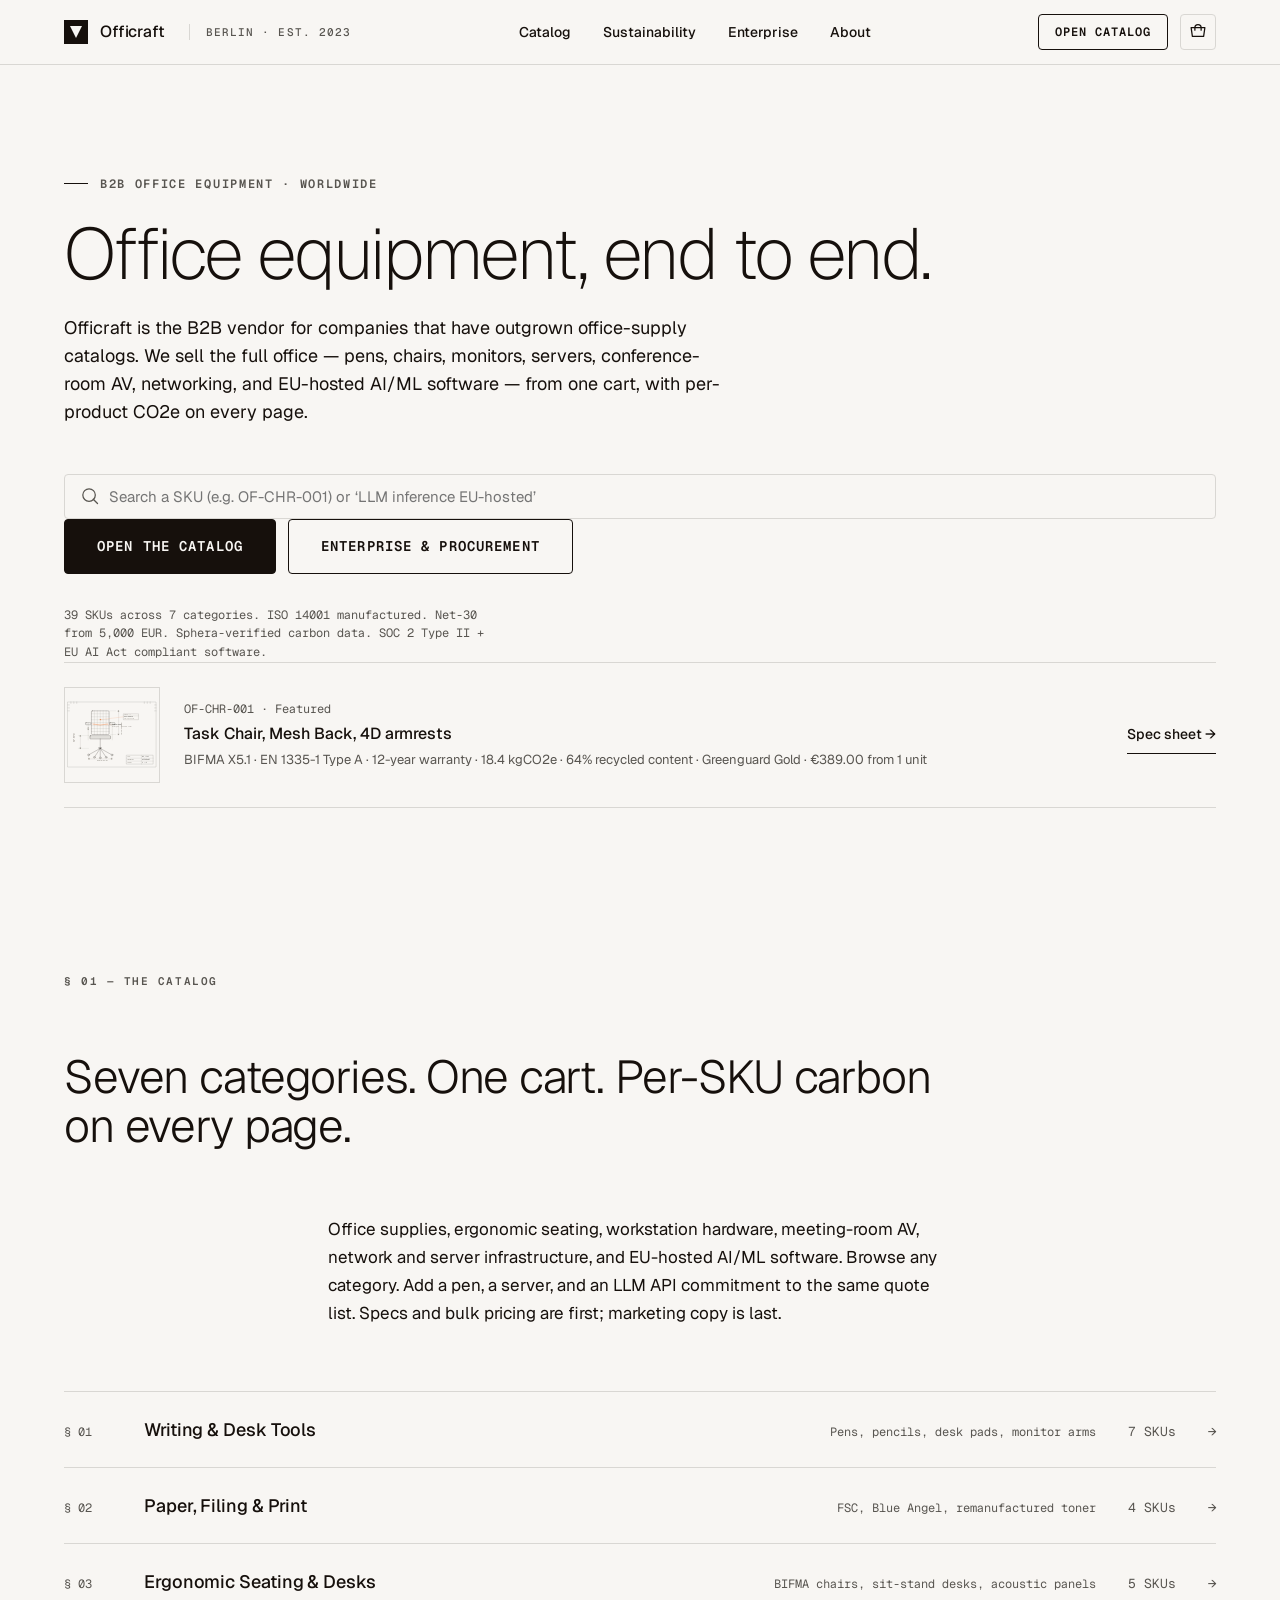
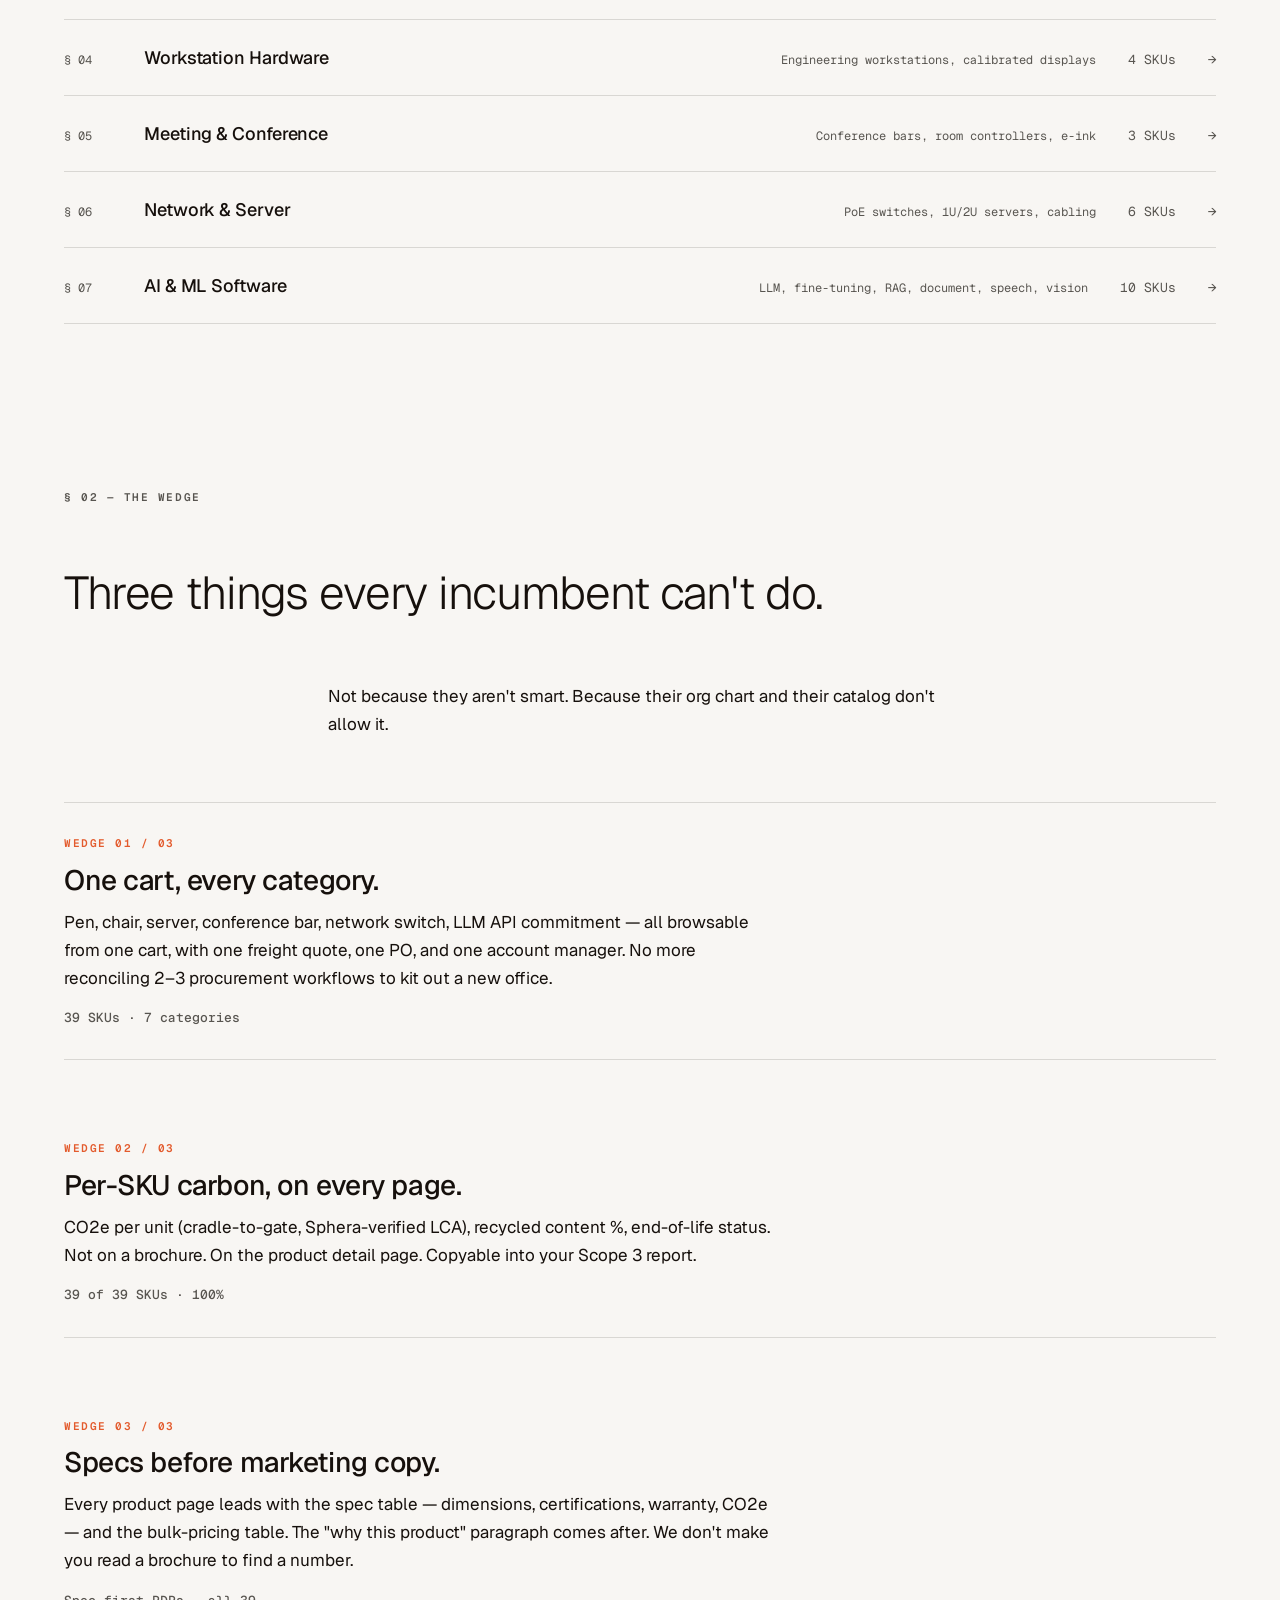
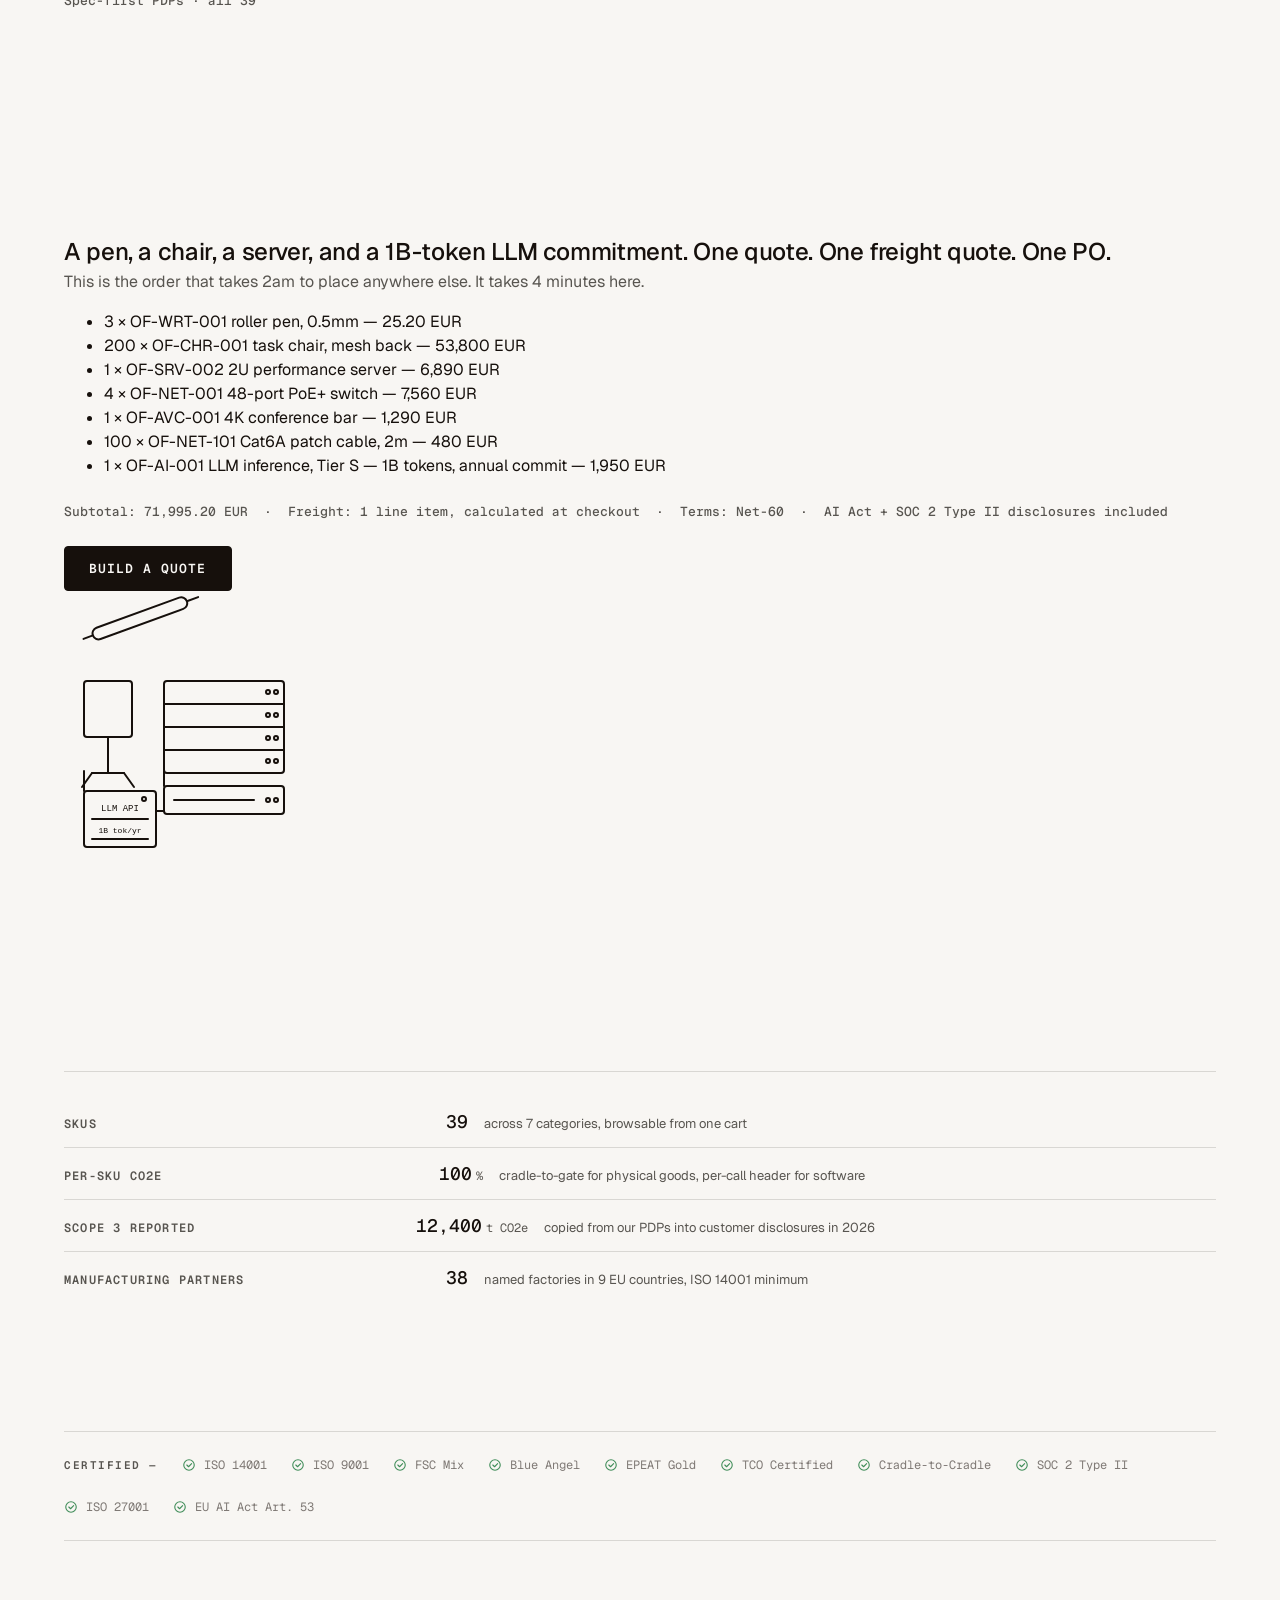
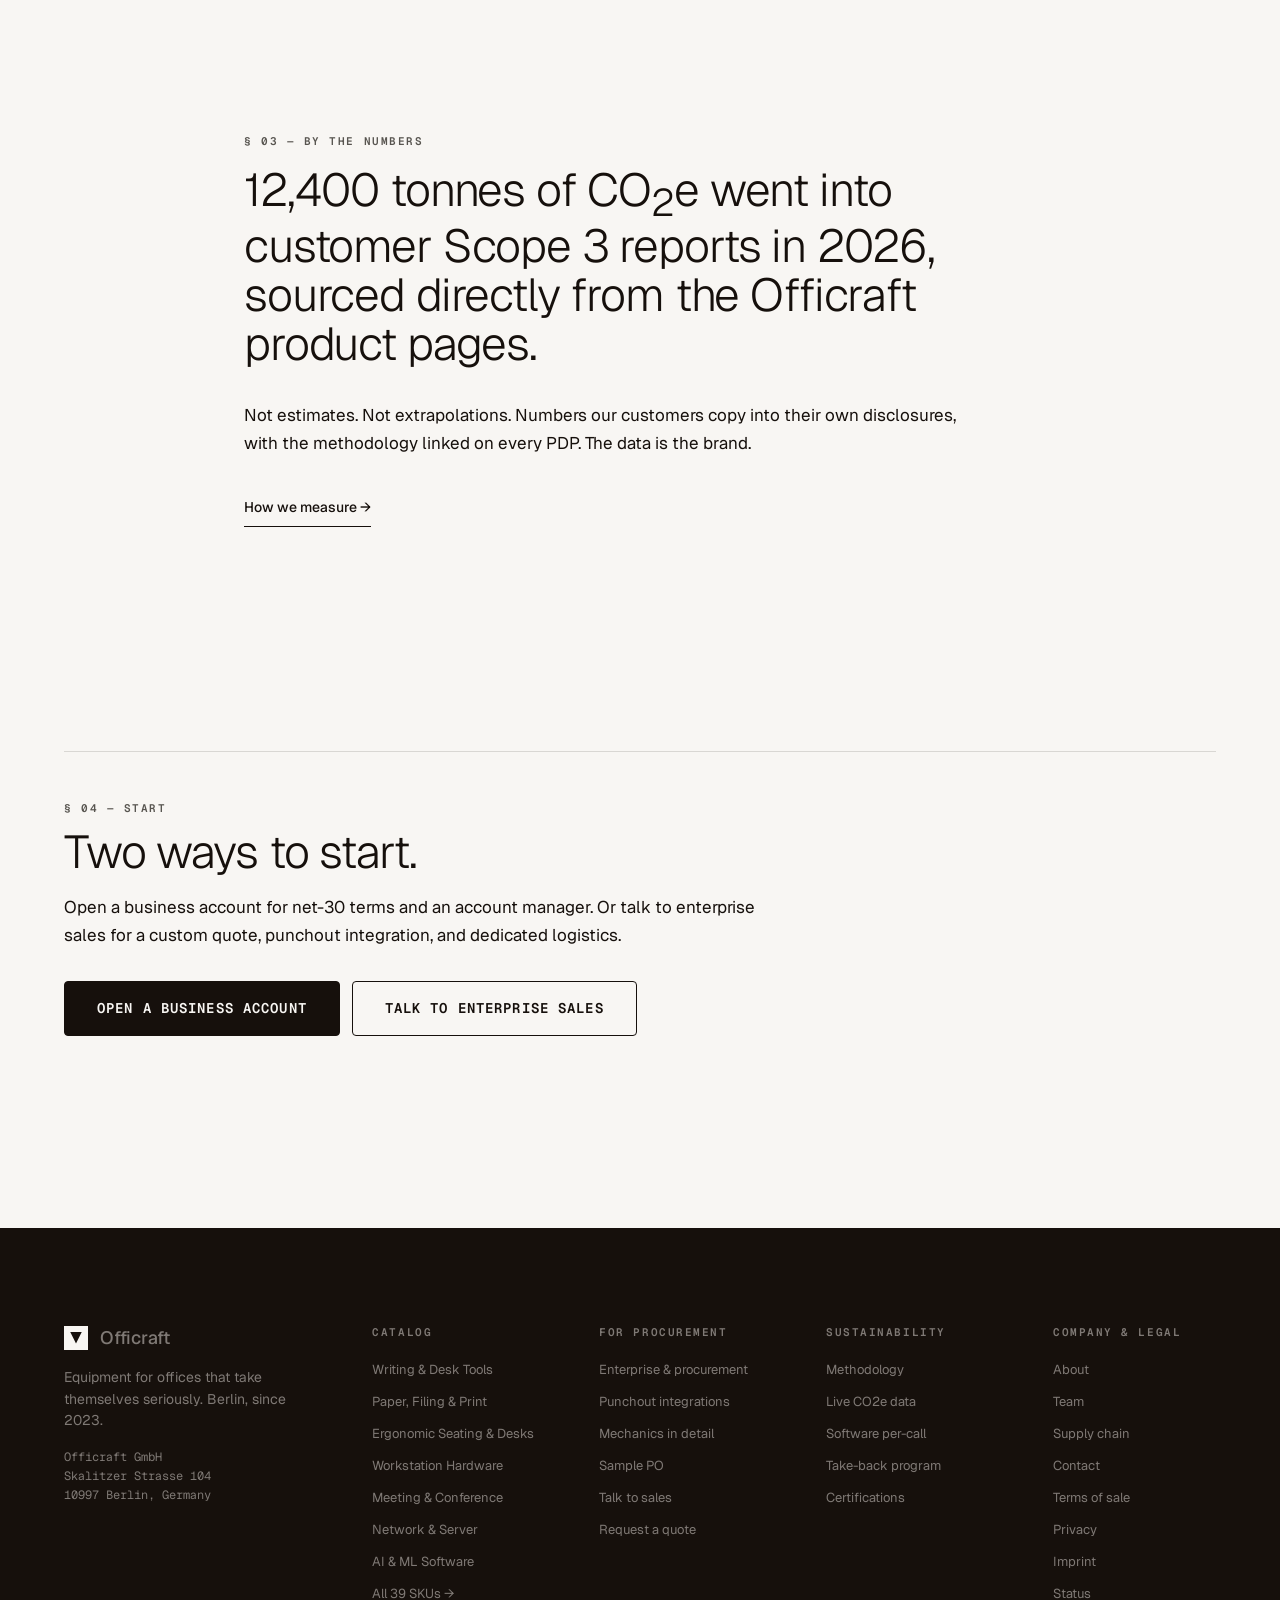
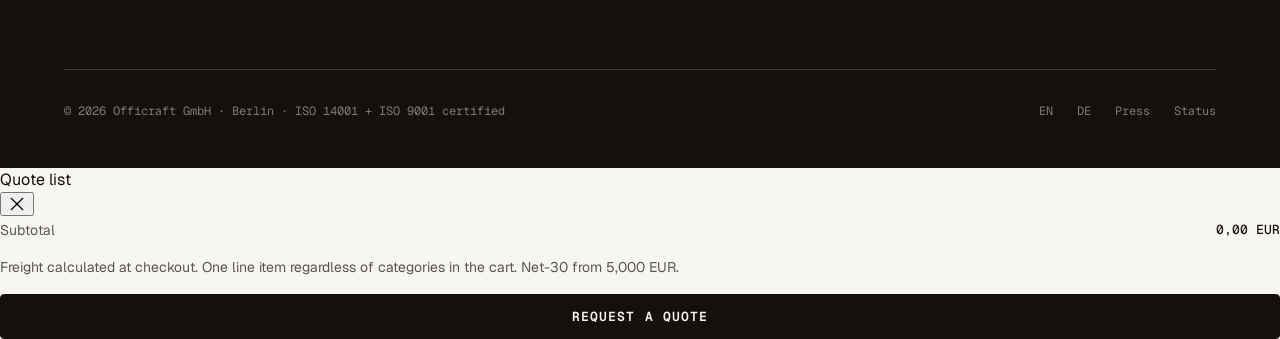
==== officraft/index.html @ 20ed3973 "Publish fictive company example sites: OffiCraft (office goods) + Hydroverftet ApS" ====
<!DOCTYPE html>
<html lang="en">
<head>
  <meta charset="UTF-8" />
  <meta name="viewport" content="width=device-width, initial-scale=1.0" />
  <meta name="theme-color" content="#F8F6F2" />
  <title>Officraft — Office equipment, end to end. One cart. One PO. One freight quote.</title>
  <meta name="description" content="Officraft is the B2B office-equipment vendor for companies that have outgrown office-supply catalogs. Office, IT, meeting-room, and infrastructure from one cart, with per-product sustainability data on every page." />
  <link rel="preconnect" href="https://fonts.googleapis.com" />
  <link rel="preconnect" href="https://fonts.gstatic.com" crossorigin />
  <link href="https://fonts.googleapis.com/css2?family=Geist:wght@200;300;400;500;600;700&family=Geist+Mono:wght@400;500;600&family=IBM+Plex+Mono:wght@400;500&display=swap" rel="stylesheet" />
  <link rel="stylesheet" href="styles.css" />
  <link rel="icon" href="data:image/svg+xml,%3Csvg xmlns='http://www.w3.org/2000/svg' viewBox='0 0 32 32'%3E%3Crect width='32' height='32' fill='%23211F1B'/%3E%3Cpolygon points='8,8 24,8 16,24' fill='%23F8F6F2'/%3E%3C/svg%3E" />
</head>
<body>
  <a class="skip-to-content" href="#main">Skip to content</a>

  <header class="topnav">
    <div class="container topnav__inner">
      <a href="index.html" class="topnav__logo" aria-label="Officraft home">
        <span class="topnav__logo-mark" aria-hidden="true"></span>
        <span>Officraft</span>
        <span class="topnav__logo-meta">Berlin · Est. 2023</span>
      </a>
      <nav aria-label="Primary">
        <ul class="topnav__links">
          <li><a href="catalog.html">Catalog</a></li>
          <li><a href="sustainability.html">Sustainability</a></li>
          <li><a href="enterprise.html">Enterprise</a></li>
          <li><a href="about.html">About</a></li>
        </ul>
      </nav>
      <div class="topnav__actions">
        <a href="catalog.html" class="btn btn--secondary btn--sm topnav__cta">Open catalog</a>
        <button class="topnav__cart" data-open-cart aria-label="Open quote list (0 items)">
          <svg width="20" height="20" viewBox="0 0 256 256" fill="none" stroke="currentColor" stroke-width="16" stroke-linecap="round" stroke-linejoin="round" aria-hidden="true">
            <path d="M40 72h176l-16 112H56L40 72z"/>
            <path d="M88 104V72a40 40 0 0 1 80 0v32"/>
          </svg>
          <span class="topnav__cart-count" data-cart-count style="display:none">0</span>
        </button>
        <button class="topnav__menu-btn" data-menu-btn aria-label="Open menu" aria-expanded="false">
          <svg width="20" height="20" viewBox="0 0 256 256" fill="none" stroke="currentColor" stroke-width="16" stroke-linecap="round" stroke-linejoin="round" aria-hidden="true">
            <line x1="40" y1="64" x2="216" y2="64"/>
            <line x1="40" y1="128" x2="216" y2="128"/>
            <line x1="40" y1="192" x2="216" y2="192"/>
          </svg>
        </button>
      </div>
    </div>
  </header>

  <nav class="mobile-menu" data-mobile-menu aria-hidden="true" aria-label="Mobile">
    <ul>
      <li><a href="catalog.html">Catalog</a></li>
      <li><a href="sustainability.html">Sustainability</a></li>
      <li><a href="enterprise.html">Enterprise</a></li>
      <li><a href="about.html">About</a></li>
      <li><a href="catalog.html">Open the catalog →</a></li>
    </ul>
  </nav>

  <main id="main">

    <!-- HERO -->
    <section class="hero">
      <div class="container">
        <span class="hero__eyebrow">B2B office equipment · Worldwide</span>
        <h1 class="display-xl hero__title">Office equipment, end to end.</h1>
        <p class="hero__sub">Officraft is the B2B vendor for companies that have outgrown office-supply catalogs. We sell the full office — pens, chairs, monitors, servers, conference-room AV, networking, and EU-hosted AI/ML software — from one cart, with per-product CO2e on every page.</p>

        <form class="hero__search" data-search-wrap role="search" onsubmit="return false">
          <label for="hero-search" class="visually-hidden" style="position:absolute;left:-9999px">Search the catalog</label>
          <div class="input--search-wrap" style="position:relative">
            <svg class="search-icon" width="20" height="20" viewBox="0 0 256 256" fill="none" stroke="currentColor" stroke-width="16" stroke-linecap="round" stroke-linejoin="round" aria-hidden="true">
              <circle cx="116" cy="116" r="80"/>
              <line x1="170" y1="170" x2="224" y2="224"/>
            </svg>
            <input
              type="search"
              id="hero-search"
              class="input input--search"
              data-search-input
              placeholder="Search a SKU (e.g. OF-CHR-001) or ‘LLM inference EU-hosted’"
              autocomplete="off"
              aria-autocomplete="list"
              aria-controls="hero-search-results"
            />
            <div class="search-results" id="hero-search-results" data-search-results role="listbox" aria-label="Catalog results"></div>
          </div>
        </form>

        <div class="hero__ctas">
          <a href="catalog.html" class="btn btn--primary btn--lg">Open the catalog</a>
          <a href="enterprise.html" class="btn btn--secondary btn--lg">Enterprise &amp; procurement</a>
        </div>
        <p class="hero__hint">39 SKUs across 7 categories. ISO 14001 manufactured. Net-30 from 5,000 EUR. Sphera-verified carbon data. SOC 2 Type II + EU AI Act compliant software.</p>
      </div>

      <!-- Featured product (the one decisive imagery move on home) -->
      <div class="container">
        <a href="product.html" class="hero__featured" style="display:block; color: inherit; text-decoration: none;">
          <div class="hero__featured-row">
            <div class="hero__featured-svg">
              <img src="_assets/illustrations/pdp-chair.svg" alt="OF-CHR-001 Task Chair technical drawing" style="width: 100%; max-width: 320px; height: auto; display: block;" />
            </div>
            <div class="hero__featured-meta">
              <span class="hero__featured-sku">OF-CHR-001 · Featured</span>
              <span class="hero__featured-name">Task Chair, Mesh Back, 4D armrests</span>
              <span class="hero__featured-spec">BIFMA X5.1 · EN 1335-1 Type A · 12-year warranty · 18.4 kgCO2e · 64% recycled content · Greenguard Gold · €389.00 from 1 unit</span>
            </div>
            <div>
              <span class="btn btn--tertiary">Spec sheet →</span>
            </div>
          </div>
        </a>
      </div>
    </section>

    <!-- CATALOG TEASER -->
    <section class="tight">
      <div class="container">
        <div class="section-head section-head__editorial">
          <span class="micro-label">§ 01 — The catalog</span>
          <h2 class="display-lg">Seven categories. One cart. Per-SKU carbon on every page.</h2>
          <p class="prose">Office supplies, ergonomic seating, workstation hardware, meeting-room AV, network and server infrastructure, and EU-hosted AI/ML software. Browse any category. Add a pen, a server, and an LLM API commitment to the same quote list. Specs and bulk pricing are first; marketing copy is last.</p>
        </div>

        <div class="cat-dir" aria-label="Catalog categories">
          <a class="cat-dir__row" href="catalog.html#cat-1">
            <span class="cat-dir__num">§ 01</span>
            <span class="cat-dir__name">Writing &amp; Desk Tools</span>
            <span class="cat-dir__lead">Pens, pencils, desk pads, monitor arms</span>
            <span class="cat-dir__count">7 SKUs</span>
            <span class="cat-dir__arrow">→</span>
          </a>
          <a class="cat-dir__row" href="catalog.html#cat-2">
            <span class="cat-dir__num">§ 02</span>
            <span class="cat-dir__name">Paper, Filing &amp; Print</span>
            <span class="cat-dir__lead">FSC, Blue Angel, remanufactured toner</span>
            <span class="cat-dir__count">4 SKUs</span>
            <span class="cat-dir__arrow">→</span>
          </a>
          <a class="cat-dir__row" href="catalog.html#cat-3">
            <span class="cat-dir__num">§ 03</span>
            <span class="cat-dir__name">Ergonomic Seating &amp; Desks</span>
            <span class="cat-dir__lead">BIFMA chairs, sit-stand desks, acoustic panels</span>
            <span class="cat-dir__count">5 SKUs</span>
            <span class="cat-dir__arrow">→</span>
          </a>
          <a class="cat-dir__row" href="catalog.html#cat-4">
            <span class="cat-dir__num">§ 04</span>
            <span class="cat-dir__name">Workstation Hardware</span>
            <span class="cat-dir__lead">Engineering workstations, calibrated displays</span>
            <span class="cat-dir__count">4 SKUs</span>
            <span class="cat-dir__arrow">→</span>
          </a>
          <a class="cat-dir__row" href="catalog.html#cat-5">
            <span class="cat-dir__num">§ 05</span>
            <span class="cat-dir__name">Meeting &amp; Conference</span>
            <span class="cat-dir__lead">Conference bars, room controllers, e-ink</span>
            <span class="cat-dir__count">3 SKUs</span>
            <span class="cat-dir__arrow">→</span>
          </a>
          <a class="cat-dir__row" href="catalog.html#cat-6">
            <span class="cat-dir__num">§ 06</span>
            <span class="cat-dir__name">Network &amp; Server</span>
            <span class="cat-dir__lead">PoE switches, 1U/2U servers, cabling</span>
            <span class="cat-dir__count">6 SKUs</span>
            <span class="cat-dir__arrow">→</span>
          </a>
          <a class="cat-dir__row" href="catalog.html#cat-7">
            <span class="cat-dir__num">§ 07</span>
            <span class="cat-dir__name">AI &amp; ML Software</span>
            <span class="cat-dir__lead">LLM, fine-tuning, RAG, document, speech, vision</span>
            <span class="cat-dir__count">10 SKUs</span>
            <span class="cat-dir__arrow">→</span>
          </a>
        </div>
      </div>
    </section>

    <!-- WHY OFFICRAFT — the wedge -->
    <section>
      <div class="container">
        <div class="section-head section-head__editorial">
          <span class="micro-label">§ 02 — The wedge</span>
          <h2 class="display-lg">Three things every incumbent can't do.</h2>
          <p class="prose">Not because they aren't smart. Because their org chart and their catalog don't allow it.</p>
        </div>

        <div style="display:grid; grid-template-columns: 1fr; gap: var(--space-8); margin-top: var(--space-8); border-top: 1px solid var(--paper-line);">
          <div style="padding: var(--space-6) 0; border-bottom: 1px solid var(--paper-line);">
            <span class="micro-label micro-label--accent" style="display:block; margin-bottom: var(--space-3);">Wedge 01 / 03</span>
            <h3 class="h1" style="margin-bottom: var(--space-3);">One cart, every category.</h3>
            <p class="prose">Pen, chair, server, conference bar, network switch, LLM API commitment — all browsable from one cart, with one freight quote, one PO, and one account manager. No more reconciling 2–3 procurement workflows to kit out a new office.</p>
            <p class="mono-data muted" style="margin-top: var(--space-4);">39 SKUs · 7 categories</p>
          </div>
          <div style="padding: var(--space-6) 0; border-bottom: 1px solid var(--paper-line);">
            <span class="micro-label micro-label--accent" style="display:block; margin-bottom: var(--space-3);">Wedge 02 / 03</span>
            <h3 class="h1" style="margin-bottom: var(--space-3);">Per-SKU carbon, on every page.</h3>
            <p class="prose">CO2e per unit (cradle-to-gate, Sphera-verified LCA), recycled content %, end-of-life status. Not on a brochure. On the product detail page. Copyable into your Scope 3 report.</p>
            <p class="mono-data muted" style="margin-top: var(--space-4);">39 of 39 SKUs · 100%</p>
          </div>
          <div style="padding: var(--space-6) 0;">
            <span class="micro-label micro-label--accent" style="display:block; margin-bottom: var(--space-3);">Wedge 03 / 03</span>
            <h3 class="h1" style="margin-bottom: var(--space-3);">Specs before marketing copy.</h3>
            <p class="prose">Every product page leads with the spec table — dimensions, certifications, warranty, CO2e — and the bulk-pricing table. The "why this product" paragraph comes after. We don't make you read a brochure to find a number.</p>
            <p class="mono-data muted" style="margin-top: var(--space-4);">Spec-first PDPs · all 39</p>
          </div>
        </div>
      </div>
    </section>

    <!-- THE PROCUREMENT MOMENT -->
    <section>
      <div class="container">
        <div class="moment">
          <div>
            <h2 class="moment__heading">A pen, a chair, a server, and a 1B-token LLM commitment. One quote. One freight quote. One PO.</h2>
            <p class="muted">This is the order that takes 2am to place anywhere else. It takes 4 minutes here.</p>
            <ul class="moment__items">
              <li>3 × OF-WRT-001 roller pen, 0.5mm — 25.20 EUR</li>
              <li>200 × OF-CHR-001 task chair, mesh back — 53,800 EUR</li>
              <li>1 × OF-SRV-002 2U performance server — 6,890 EUR</li>
              <li>4 × OF-NET-001 48-port PoE+ switch — 7,560 EUR</li>
              <li>1 × OF-AVC-001 4K conference bar — 1,290 EUR</li>
              <li>100 × OF-NET-101 Cat6A patch cable, 2m — 480 EUR</li>
              <li>1 × OF-AI-001 LLM inference, Tier S — 1B tokens, annual commit — 1,950 EUR</li>
            </ul>
            <p class="mono-data muted" style="margin-top: 24px;">Subtotal: 71,995.20 EUR &nbsp;·&nbsp; Freight: 1 line item, calculated at checkout &nbsp;·&nbsp; Terms: Net-60 &nbsp;·&nbsp; AI Act + SOC 2 Type II disclosures included</p>
            <div style="margin-top: 24px;">
              <a href="catalog.html" class="btn btn--primary">Build a quote</a>
            </div>
          </div>
          <div class="moment__visual" aria-hidden="true">
            <svg width="320" height="320" viewBox="0 0 320 320" fill="none" stroke="currentColor" stroke-width="2" stroke-linecap="round" stroke-linejoin="round">
              <!-- Pen -->
              <g transform="translate(20, 20) rotate(-20)">
                <rect x="0" y="20" width="100" height="12" rx="6"/>
                <line x1="100" y1="26" x2="112" y2="26"/>
                <line x1="0" y1="26" x2="-10" y2="26"/>
              </g>
              <!-- Chair -->
              <g transform="translate(20, 90)">
                <rect x="0" y="0" width="48" height="56" rx="3"/>
                <line x1="24" y1="56" x2="24" y2="92"/>
                <line x1="8" y1="92" x2="40" y2="92"/>
                <line x1="8" y1="92" x2="-2" y2="106"/>
                <line x1="40" y1="92" x2="50" y2="106"/>
              </g>
              <!-- Server -->
              <g transform="translate(100, 90)">
                <rect x="0" y="0" width="120" height="92" rx="3"/>
                <line x1="0" y1="23" x2="120" y2="23"/>
                <line x1="0" y1="46" x2="120" y2="46"/>
                <line x1="0" y1="69" x2="120" y2="69"/>
                <circle cx="104" cy="11" r="2"/>
                <circle cx="112" cy="11" r="2"/>
                <circle cx="104" cy="34" r="2"/>
                <circle cx="112" cy="34" r="2"/>
                <circle cx="104" cy="57" r="2"/>
                <circle cx="112" cy="57" r="2"/>
                <circle cx="104" cy="80" r="2"/>
                <circle cx="112" cy="80" r="2"/>
              </g>
              <!-- Switch -->
              <g transform="translate(100, 195)">
                <rect x="0" y="0" width="120" height="28" rx="3"/>
                <circle cx="104" cy="14" r="2"/>
                <circle cx="112" cy="14" r="2"/>
                <line x1="10" y1="14" x2="90" y2="14"/>
              </g>
              <!-- LLM API block — token stream in/out -->
              <g transform="translate(20, 200)">
                <rect x="0" y="0" width="72" height="56" rx="3"/>
                <text x="36" y="20" text-anchor="middle" font-family="ui-monospace, monospace" font-size="9" fill="currentColor" stroke="none" font-weight="500">LLM API</text>
                <line x1="8" y1="28" x2="64" y2="28"/>
                <text x="36" y="42" text-anchor="middle" font-family="ui-monospace, monospace" font-size="8" fill="currentColor" stroke="none">1B tok/yr</text>
                <line x1="8" y1="48" x2="64" y2="48"/>
                <circle cx="60" cy="8" r="2"/>
              </g>
              <!-- Connector from server to LLM API block -->
              <line x1="92" y1="220" x2="100" y2="220"/>
              <line x1="20" y1="180" x2="20" y2="200"/>
              <line x1="100" y1="180" x2="100" y2="195"/>
            </svg>
          </div>
        </div>
      </div>
    </section>

    <!-- DATA STRIP — replaces the banned hero-metric template.
         Each row is the .stat component (label | value | note), inline. -->
    <section class="tight">
      <div class="container">
        <div style="border-top: 1px solid var(--paper-line); padding-top: var(--space-5);">
          <div class="stat">
            <span class="stat__label">SKUs</span>
            <span class="stat__value">39</span>
            <span class="stat__note">across 7 categories, browsable from one cart</span>
          </div>
          <div class="stat">
            <span class="stat__label">Per-SKU CO2e</span>
            <span class="stat__value">100<span class="stat__value-unit">%</span></span>
            <span class="stat__note">cradle-to-gate for physical goods, per-call header for software</span>
          </div>
          <div class="stat">
            <span class="stat__label">Scope 3 reported</span>
            <span class="stat__value">12,400<span class="stat__value-unit">t CO2e</span></span>
            <span class="stat__note">copied from our PDPs into customer disclosures in 2026</span>
          </div>
          <div class="stat">
            <span class="stat__label">Manufacturing partners</span>
            <span class="stat__value">38</span>
            <span class="stat__note">named factories in 9 EU countries, ISO 14001 minimum</span>
          </div>
        </div>
      </div>
    </section>

    <!-- TRUST STRIP — kept as-is, restyled via .trust-strip new token rules -->
    <section class="tight">
      <div class="container">
        <div class="trust-strip">
          <span class="micro-label" style="color: var(--paper-muted);">Certified &mdash;</span>
          <span><svg viewBox="0 0 256 256" fill="none" stroke="currentColor" stroke-width="20" stroke-linecap="round" stroke-linejoin="round" aria-hidden="true"><circle cx="128" cy="128" r="96"/><path d="M88 128l32 32 56-56"/></svg>ISO 14001</span>
          <span><svg viewBox="0 0 256 256" fill="none" stroke="currentColor" stroke-width="20" stroke-linecap="round" stroke-linejoin="round" aria-hidden="true"><circle cx="128" cy="128" r="96"/><path d="M88 128l32 32 56-56"/></svg>ISO 9001</span>
          <span><svg viewBox="0 0 256 256" fill="none" stroke="currentColor" stroke-width="20" stroke-linecap="round" stroke-linejoin="round" aria-hidden="true"><circle cx="128" cy="128" r="96"/><path d="M88 128l32 32 56-56"/></svg>FSC Mix</span>
          <span><svg viewBox="0 0 256 256" fill="none" stroke="currentColor" stroke-width="20" stroke-linecap="round" stroke-linejoin="round" aria-hidden="true"><circle cx="128" cy="128" r="96"/><path d="M88 128l32 32 56-56"/></svg>Blue Angel</span>
          <span><svg viewBox="0 0 256 256" fill="none" stroke="currentColor" stroke-width="20" stroke-linecap="round" stroke-linejoin="round" aria-hidden="true"><circle cx="128" cy="128" r="96"/><path d="M88 128l32 32 56-56"/></svg>EPEAT Gold</span>
          <span><svg viewBox="0 0 256 256" fill="none" stroke="currentColor" stroke-width="20" stroke-linecap="round" stroke-linejoin="round" aria-hidden="true"><circle cx="128" cy="128" r="96"/><path d="M88 128l32 32 56-56"/></svg>TCO Certified</span>
          <span><svg viewBox="0 0 256 256" fill="none" stroke="currentColor" stroke-width="20" stroke-linecap="round" stroke-linejoin="round" aria-hidden="true"><circle cx="128" cy="128" r="96"/><path d="M88 128l32 32 56-56"/></svg>Cradle-to-Cradle</span>
          <span><svg viewBox="0 0 256 256" fill="none" stroke="currentColor" stroke-width="20" stroke-linecap="round" stroke-linejoin="round" aria-hidden="true"><circle cx="128" cy="128" r="96"/><path d="M88 128l32 32 56-56"/></svg>SOC 2 Type II</span>
          <span><svg viewBox="0 0 256 256" fill="none" stroke="currentColor" stroke-width="20" stroke-linecap="round" stroke-linejoin="round" aria-hidden="true"><circle cx="128" cy="128" r="96"/><path d="M88 128l32 32 56-56"/></svg>ISO 27001</span>
          <span><svg viewBox="0 0 256 256" fill="none" stroke="currentColor" stroke-width="20" stroke-linecap="round" stroke-linejoin="round" aria-hidden="true"><circle cx="128" cy="128" r="96"/><path d="M88 128l32 32 56-56"/></svg>EU AI Act Art. 53</span>
        </div>
      </div>
    </section>

    <!-- EDITORIAL NUMBER — big-number block as a prose pullquote, not a flex of three stats -->
    <section class="airy">
      <div class="container container--narrow">
        <span class="micro-label" style="display:block; margin-bottom: var(--space-4);">§ 03 — By the numbers</span>
        <p class="display-lg" style="margin-bottom: var(--space-6);">12,400 tonnes of CO<sub>2</sub>e went into customer Scope 3 reports in 2026, sourced directly from the Officraft product pages.</p>
        <p class="prose">Not estimates. Not extrapolations. Numbers our customers copy into their own disclosures, with the methodology linked on every PDP. The data is the brand.</p>
        <p style="margin-top: var(--space-6);"><a href="sustainability.html" class="btn btn--tertiary">How we measure &rarr;</a></p>
      </div>
    </section>

    <!-- CTA -->
    <section>
      <div class="container">
        <div style="border-top: 1px solid var(--paper-line); padding-top: var(--space-8); display: grid; grid-template-columns: 1fr; gap: var(--space-6); align-items: end;">
          <div>
            <span class="micro-label" style="display:block; margin-bottom: var(--space-3);">§ 04 — Start</span>
            <h2 class="display-lg">Two ways to start.</h2>
            <p class="prose" style="margin-top: var(--space-4);">Open a business account for net-30 terms and an account manager. Or talk to enterprise sales for a custom quote, punchout integration, and dedicated logistics.</p>
          </div>
          <div style="display: flex; flex-wrap: wrap; gap: var(--space-3);">
            <a href="enterprise.html#account" class="btn btn--primary btn--lg">Open a business account</a>
            <a href="enterprise.html#contact" class="btn btn--secondary btn--lg">Talk to enterprise sales</a>
          </div>
        </div>
      </div>
    </section>

  </main>

  <footer class="footer">
    <div class="container">
      <div class="footer__grid">
        <div class="footer__brand-block">
          <a href="index.html" class="footer__logo" aria-label="Officraft home">
            <span class="footer__logo-mark" aria-hidden="true"></span>
            <span>Officraft</span>
          </a>
          <p class="footer__desc">Equipment for offices that take themselves seriously. Berlin, since 2023.</p>
          <address style="font-style: normal; font-family: var(--font-mono); font-size: 0.75rem; color: var(--ink-muted); line-height: 1.6;">
            Officraft GmbH<br/>
            Skalitzer Strasse 104<br/>
            10997 Berlin, Germany
          </address>
        </div>
        <div class="footer__col">
          <div class="footer__col-title">Catalog</div>
          <ul>
            <li><a href="catalog.html#cat-1">Writing &amp; Desk Tools</a></li>
            <li><a href="catalog.html#cat-2">Paper, Filing &amp; Print</a></li>
            <li><a href="catalog.html#cat-3">Ergonomic Seating &amp; Desks</a></li>
            <li><a href="catalog.html#cat-4">Workstation Hardware</a></li>
            <li><a href="catalog.html#cat-5">Meeting &amp; Conference</a></li>
            <li><a href="catalog.html#cat-6">Network &amp; Server</a></li>
            <li><a href="catalog.html#cat-7">AI &amp; ML Software</a></li>
            <li><a href="catalog.html">All 39 SKUs &rarr;</a></li>
          </ul>
        </div>
        <div class="footer__col">
          <div class="footer__col-title">For procurement</div>
          <ul>
            <li><a href="enterprise.html">Enterprise &amp; procurement</a></li>
            <li><a href="enterprise.html#integrations">Punchout integrations</a></li>
            <li><a href="enterprise.html#mechanics">Mechanics in detail</a></li>
            <li><a href="enterprise.html#sample-po">Sample PO</a></li>
            <li><a href="enterprise.html#contact">Talk to sales</a></li>
            <li><a href="enterprise.html#quote">Request a quote</a></li>
          </ul>
        </div>
        <div class="footer__col">
          <div class="footer__col-title">Sustainability</div>
          <ul>
            <li><a href="sustainability.html">Methodology</a></li>
            <li><a href="sustainability.html#data">Live CO2e data</a></li>
            <li><a href="sustainability.html#software">Software per-call</a></li>
            <li><a href="sustainability.html#takeback">Take-back program</a></li>
            <li><a href="sustainability.html#certifications">Certifications</a></li>
          </ul>
        </div>
        <div class="footer__col">
          <div class="footer__col-title">Company &amp; legal</div>
          <ul>
            <li><a href="about.html">About</a></li>
            <li><a href="about.html#team">Team</a></li>
            <li><a href="about.html#supply">Supply chain</a></li>
            <li><a href="about.html#contact">Contact</a></li>
            <li><a href="#">Terms of sale</a></li>
            <li><a href="#">Privacy</a></li>
            <li><a href="#">Imprint</a></li>
            <li><a href="#">Status</a></li>
          </ul>
        </div>
      </div>
      <div class="footer__bottom">
        <span>&copy; 2026 Officraft GmbH · Berlin · ISO 14001 + ISO 9001 certified</span>
        <span class="footer__bottom-links">
          <a href="#">EN</a>
          <a href="#">DE</a>
          <a href="#">Press</a>
          <a href="#">Status</a>
        </span>
      </div>
    </div>
  </footer>

  <!-- Cart drawer -->
  <div data-cart-drawer class="cart-drawer" aria-hidden="true" aria-label="Quote list" role="dialog">
    <div class="cart-drawer__head">
      <div class="cart-drawer__title" data-cart-title>Quote list</div>
      <button class="cart-drawer__close" data-close-cart aria-label="Close quote list">
        <svg width="18" height="18" viewBox="0 0 256 256" fill="none" stroke="currentColor" stroke-width="20" stroke-linecap="round" stroke-linejoin="round" aria-hidden="true"><line x1="48" y1="48" x2="208" y2="208"/><line x1="208" y1="48" x2="48" y2="208"/></svg>
      </button>
    </div>
    <div class="cart-drawer__body" data-cart-body></div>
    <div class="cart-drawer__foot" data-cart-foot>
      <div style="display: flex; justify-content: space-between; margin-bottom: 16px;">
        <span class="muted small">Subtotal</span>
        <span class="mono-data" data-cart-subtotal>0,00 EUR</span>
      </div>
      <p class="small muted" style="margin-bottom: 16px;">Freight calculated at checkout. One line item regardless of categories in the cart. Net-30 from 5,000 EUR.</p>
      <a href="enterprise.html#quote" class="btn btn--primary" style="width: 100%; justify-content: center;">Request a quote</a>
    </div>
  </div>
  <div data-cart-backdrop style="display:none; position: fixed; inset: 0; background: rgba(0,0,0,0.5); z-index: 99;" aria-hidden="true"></div>

  <script src="app.js"></script>
</body>
</html>
---- officraft/styles.css ----
/* Officraft V3 design system — McMaster × Anthropic × Polaris × Linear
 * See DESIGN.md for the spec. This file is the implementation.
 * Two registers share tokens: editorial (home/enterprise/sustainability/about)
 * and utility (catalog/PDP). Both render against the same warm-cream paper.
 */

/* =========================================================================
 * 1. DESIGN TOKENS
 * ========================================================================= */

:root {
  /* Paper (warm-cream surface, warm-tinted neutrals — NOT cool slate) */
  --paper:         oklch(97.5% 0.005 80);   /* #F8F6F2 — page bg */
  --paper-muted:   oklch(45%   0.008 80);   /* #6F6A60 — secondary text */
  --paper-faint:   oklch(94%   0.006 80);   /* #EFEBE2 — alt section bg, hover */
  --paper-line:    oklch(88%   0.006 80);   /* #DDD9D0 — hairline borders */

  /* Ink (warm-tinted near-black for text + dark sections) */
  --ink:           oklch(18%   0.012 60);   /* #211F1B — primary text */
  --ink-raised:    oklch(24%   0.014 60);   /* #322F28 — dark section bg */
  --ink-line:      oklch(34%   0.012 60);   /* #524E45 — dark hairline */
  --ink-muted:     oklch(58%   0.010 60);   /* #92897C — muted on dark */

  /* Accent — single saturated color, ≤10% surface area */
  --accent:        oklch(64%   0.180 38);   /* #F26B1F — the brand orange */
  --accent-soft:   oklch(85%   0.060 38);   /* tint */
  --accent-deep:   oklch(45%   0.150 38);   /* press state */

  /* Functional, used sparingly, never decorative */
  --positive:      oklch(58%   0.110 152);  /* EU/renewable, in-stock */
  --negative:      oklch(55%   0.160 25);   /* out-of-stock, error */
  --warning:       oklch(72%   0.130 75);   /* low-stock */

  /* Typography — Vercel Geist (free), IBM Plex fallback. No Inter. */
  --font-sans:     "Geist", "IBM Plex Sans", system-ui, -apple-system, sans-serif;
  --font-mono:     "Geist Mono", "IBM Plex Mono", ui-monospace, monospace;

  /* Spacing — 4px base */
  --space-1:  4px;
  --space-2:  8px;
  --space-3:  12px;
  --space-4:  16px;
  --space-5:  24px;
  --space-6:  32px;
  --space-8:  48px;
  --space-10: 64px;
  --space-12: 96px;
  --space-16: 144px;
  --space-20: 192px;

  /* Radius — flat, sharp, archival */
  --r-0:   0;
  --r-1:   2px;
  --r-2:   4px;
  --r-pill: 999px;

  /* Hairlines only — no drop shadows with blur */
  --e-hairline: 1px solid var(--paper-line);
  --e-hairline-dark: 1px solid var(--ink-line);

  /* Motion */
  --ease-out: cubic-bezier(0.16, 1, 0.3, 1);
  --ease-spring: cubic-bezier(0.34, 1.56, 0.64, 1);
  --dur-fast: 120ms;
  --dur-base: 200ms;
  --dur-slow: 400ms;

  /* Z */
  --z-base:    0;
  --z-raised:  10;
  --z-overlay: 100;
  --z-toast:   1000;
}

/* =========================================================================
 * 2. RESET + BASE
 * ========================================================================= */

*, *::before, *::after { box-sizing: border-box; }
html, body { margin: 0; padding: 0; }
html { -webkit-text-size-adjust: 100%; }

body {
  font-family: var(--font-sans);
  font-size: 16px;
  line-height: 1.5;
  color: var(--ink);
  background: var(--paper);
  -webkit-font-smoothing: antialiased;
  -moz-osx-font-smoothing: grayscale;
  font-feature-settings: "ss01" 1, "cv11" 1;
  text-rendering: optimizeLegibility;
}

img, svg { display: block; max-width: 100%; }

/* Focus — visible orange ring, the only orange on most pages */
a:focus-visible, button:focus-visible, input:focus-visible, select:focus-visible,
textarea:focus-visible, [tabindex]:focus-visible {
  outline: 2px solid var(--accent);
  outline-offset: 2px;
}

/* Skip link */
.skip-to-content {
  position: absolute; top: -100px; left: 16px;
  background: var(--ink); color: var(--paper);
  padding: var(--space-3) var(--space-4);
  text-decoration: none; font-weight: 500;
  z-index: var(--z-toast);
  transition: top var(--dur-base) var(--ease-out);
}
.skip-to-content:focus { top: 16px; }

/* =========================================================================
 * 3. TYPOGRAPHY
 * ========================================================================= */

h1, h2, h3, h4, h5, h6 { margin: 0; font-weight: 500; letter-spacing: -0.015em; color: var(--ink); }
p { margin: 0; }
a { color: inherit; text-decoration: none; transition: color var(--dur-fast) var(--ease-out); }
a:hover { color: var(--accent-deep); }
strong { font-weight: 600; }

/* Modular type scale */
.display-xl {
  font-size: clamp(2.75rem, 6vw, 4.5rem);
  line-height: 1.02;
  letter-spacing: -0.035em;
  font-weight: 200;       /* light weight + tight tracking = designed, not loud */
  color: var(--ink);
}
.display-lg {
  font-size: clamp(2rem, 4vw, 2.875rem);
  line-height: 1.06;
  letter-spacing: -0.025em;
  font-weight: 300;
}
.h1    { font-size: clamp(1.375rem, 2.4vw, 1.75rem); line-height: 1.15; letter-spacing: -0.015em; font-weight: 500; }
.h2    { font-size: clamp(1.125rem, 1.8vw, 1.375rem); line-height: 1.2; font-weight: 500; }
.h3    { font-size: 1rem; line-height: 1.3; font-weight: 600; }
.body  { font-size: 1rem; line-height: 1.55; }
.small { font-size: 0.875rem; line-height: 1.5; }

.mono-data {
  font-family: var(--font-mono);
  font-size: 0.8125rem;
  font-weight: 500;
  font-variant-numeric: tabular-nums;
}
.mono-data--lg {
  font-family: var(--font-mono);
  font-size: 1rem;
  font-weight: 500;
  font-variant-numeric: tabular-nums;
}

/* Micro-label — section eyebrow, CO2e unit, SKU prefix. Used sparingly. */
.micro-label {
  font-family: var(--font-mono);
  font-size: 0.6875rem;
  font-weight: 600;
  letter-spacing: 0.14em;
  text-transform: uppercase;
  color: var(--paper-muted);
}
.micro-label--accent { color: var(--accent); }

/* Body prose — for editorial long-form */
.prose {
  max-width: 65ch;
  font-size: 1.0625rem;
  line-height: 1.65;
  color: var(--ink);
}
.prose p + p { margin-top: var(--space-4); }
.prose strong { color: var(--ink); }
.prose a {
  text-decoration: underline;
  text-decoration-color: var(--paper-line);
  text-underline-offset: 3px;
  text-decoration-thickness: 1px;
}
.prose a:hover { text-decoration-color: var(--accent); color: var(--accent-deep); }

.muted   { color: var(--paper-muted); }
.accent  { color: var(--accent); }

/* =========================================================================
 * 4. LAYOUT
 * ========================================================================= */

.container { max-width: 1280px; margin: 0 auto; padding: 0 var(--space-5); }
@media (min-width: 768px)  { .container { padding: 0 var(--space-8); } }
@media (min-width: 1280px) { .container { padding: 0 var(--space-10); } }

.container--narrow { max-width: 920px; }

main { display: block; }

section { padding: var(--space-12) 0; }
section.tight { padding: var(--space-10) 0; }
section.airy  { padding: clamp(80px, 10vw, 144px) 0; }
section.dark  { background: var(--ink-raised); color: var(--paper); }
section.dark h1, section.dark h2, section.dark h3 { color: var(--paper); }
section.dark .muted { color: var(--ink-muted); }
section.dark .micro-label { color: var(--ink-muted); }

.divider { border: 0; border-top: var(--e-hairline); margin: 0; }

/* Asymmetric editorial section head */
.section-head { margin-bottom: var(--space-10); }
.section-head__editorial {
  display: grid;
  grid-template-columns: 1fr;
  gap: var(--space-5);
  max-width: 880px;
}
@media (min-width: 900px) {
  .section-head__editorial {
    grid-template-columns: 200px 1fr;
    gap: var(--space-10);
    align-items: start;
  }
}
.section-head__editorial .micro-label { padding-top: 0.45em; }
.section-head__editorial .display-xl,
.section-head__editorial .display-lg { grid-column: 1 / -1; }
.section-head__editorial .prose { grid-column: 2; }

/* =========================================================================
 * 5. TOPNAV
 * ========================================================================= */

.topnav {
  border-bottom: var(--e-hairline);
  background: var(--paper);
  position: sticky;
  top: 0;
  z-index: var(--z-raised);
}
.topnav__inner {
  display: grid;
  grid-template-columns: auto 1fr auto;
  align-items: center;
  gap: var(--space-6);
  height: 64px;
}
.topnav__logo {
  display: flex;
  align-items: center;
  gap: var(--space-3);
  font-weight: 500;
  font-size: 1rem;
  letter-spacing: -0.01em;
  color: var(--ink);
}
.topnav__logo-mark {
  width: 24px; height: 24px;
  background: var(--ink);
  display: inline-block;
  /* Simple geometric mark: filled square with cut-out slash — sharp, archival */
  position: relative;
}
.topnav__logo-mark::after {
  content: '';
  position: absolute;
  inset: 6px;
  background: var(--paper);
  clip-path: polygon(0 0, 100% 0, 50% 100%);
}
.topnav__logo-meta {
  display: none;
  font-family: var(--font-mono);
  font-size: 0.6875rem;
  letter-spacing: 0.1em;
  text-transform: uppercase;
  color: var(--paper-muted);
  padding-left: var(--space-4);
  border-left: var(--e-hairline);
  margin-left: var(--space-3);
}
@media (min-width: 1100px) { .topnav__logo-meta { display: inline-block; } }

.topnav__links {
  display: none;
  list-style: none;
  margin: 0; padding: 0;
  gap: var(--space-6);
  justify-content: center;
}
@media (min-width: 900px) { .topnav__links { display: flex; } }
.topnav__links a {
  font-size: 0.875rem;
  font-weight: 500;
  color: var(--ink);
  padding: var(--space-2) 0;
}
.topnav__links a[aria-current="page"] { color: var(--accent-deep); border-bottom: 1px solid var(--accent); }
.topnav__links a:hover { color: var(--accent-deep); }

.topnav__actions { display: flex; align-items: center; gap: var(--space-3); justify-self: end; }
.topnav__cart {
  width: 36px; height: 36px;
  display: inline-flex; align-items: center; justify-content: center;
  border: var(--e-hairline);
  background: transparent;
  color: var(--ink);
  cursor: pointer;
  position: relative;
  border-radius: var(--r-2);
  transition: background var(--dur-fast) var(--ease-out);
}
.topnav__cart:hover { background: var(--paper-faint); }
.topnav__cart-count {
  position: absolute;
  top: -6px; right: -6px;
  min-width: 18px; height: 18px;
  padding: 0 5px;
  background: var(--accent);
  color: var(--paper);
  font-family: var(--font-mono);
  font-size: 0.6875rem;
  font-weight: 600;
  display: inline-flex; align-items: center; justify-content: center;
  border-radius: var(--r-pill);
}
.topnav__menu-btn {
  display: inline-flex;
  width: 36px; height: 36px;
  align-items: center; justify-content: center;
  border: var(--e-hairline);
  background: transparent;
  cursor: pointer;
  border-radius: var(--r-2);
}
@media (min-width: 900px) { .topnav__menu-btn { display: none; } }

.mobile-menu {
  display: none;
  border-bottom: var(--e-hairline);
  background: var(--paper);
}
.mobile-menu.is-open { display: block; }
.mobile-menu ul { list-style: none; padding: var(--space-4) var(--space-5); margin: 0; }
.mobile-menu li + li { border-top: var(--e-hairline); }
.mobile-menu a {
  display: block;
  padding: var(--space-4) 0;
  font-size: 1rem;
  font-weight: 500;
}

/* =========================================================================
 * 6. BUTTONS — sharp, mono, no glow
 * ========================================================================= */

.btn {
  display: inline-flex;
  align-items: center;
  justify-content: center;
  gap: var(--space-2);
  font-family: var(--font-mono);
  font-size: 0.8125rem;
  font-weight: 600;
  letter-spacing: 0.08em;
  text-transform: uppercase;
  padding: var(--space-3) var(--space-5);
  border: 1px solid transparent;
  border-radius: var(--r-2);
  cursor: pointer;
  text-decoration: none;
  transition:
    background var(--dur-fast) var(--ease-out),
    color var(--dur-fast) var(--ease-out),
    border-color var(--dur-fast) var(--ease-out),
    transform var(--dur-fast) var(--ease-out);
}
.btn:active { transform: scale(0.985); }

.btn--primary {
  background: var(--ink);
  color: var(--paper);
  border-color: var(--ink);
}
.btn--primary:hover {
  background: var(--paper);
  color: var(--ink);
}

.btn--secondary {
  background: transparent;
  color: var(--ink);
  border-color: var(--ink);
}
.btn--secondary:hover { background: var(--ink); color: var(--paper); }

.btn--tertiary {
  background: transparent;
  color: var(--ink);
  border: 0;
  padding: var(--space-2) 0;
  border-bottom: 1px solid currentColor;
  border-radius: 0;
  text-transform: none;
  letter-spacing: 0;
  font-family: var(--font-sans);
  font-size: 0.875rem;
  font-weight: 500;
}
.btn--tertiary:hover { color: var(--accent-deep); }

.btn--accent {
  background: var(--accent);
  color: var(--paper);
  border-color: var(--accent);
}
.btn--accent:hover { background: var(--accent-deep); border-color: var(--accent-deep); }

.btn--lg { padding: var(--space-4) var(--space-6); font-size: 0.875rem; }
.btn--sm { padding: var(--space-2) var(--space-4); font-size: 0.75rem; }

/* =========================================================================
 * 7. FORM CONTROLS — sharp, hairline
 * ========================================================================= */

.input, select.input, textarea.input {
  font-family: var(--font-sans);
  font-size: 0.9375rem;
  padding: var(--space-3) var(--space-4);
  border: var(--e-hairline);
  background: var(--paper);
  color: var(--ink);
  border-radius: var(--r-2);
  width: 100%;
  transition: border-color var(--dur-fast) var(--ease-out);
}
.input:focus { border-color: var(--ink); outline: 0; }

.input--search { padding-left: 44px; }

.input--search-wrap .search-icon {
  position: absolute;
  left: var(--space-4);
  top: 50%;
  transform: translateY(-50%);
  color: var(--paper-muted);
  pointer-events: none;
}

.search-results {
  position: absolute;
  top: calc(100% + 4px);
  left: 0; right: 0;
  background: var(--paper);
  border: var(--e-hairline);
  border-radius: var(--r-2);
  max-height: 320px;
  overflow: auto;
  z-index: var(--z-overlay);
  display: none;
}
.search-results.is-open { display: block; }
.search-result {
  display: flex;
  align-items: center;
  justify-content: space-between;
  gap: var(--space-4);
  padding: var(--space-3) var(--space-4);
  border-bottom: var(--e-hairline);
  cursor: pointer;
}
.search-result:last-child { border-bottom: 0; }
.search-result:hover { background: var(--paper-faint); }
.search-result__sku { font-family: var(--font-mono); font-size: 0.75rem; color: var(--paper-muted); }
.search-result__name { font-size: 0.875rem; }

/* =========================================================================
 * 8. HERO (editorial)
 * ========================================================================= */

.hero { padding: clamp(64px, 8vw, 128px) 0 var(--space-12); }
.hero__grid {
  display: grid;
  grid-template-columns: 1fr;
  gap: var(--space-8);
}
@media (min-width: 1024px) {
  .hero__grid {
    grid-template-columns: 1.4fr 1fr;
    gap: var(--space-12);
    align-items: end;
  }
}
.hero__eyebrow {
  font-family: var(--font-mono);
  font-size: 0.75rem;
  font-weight: 600;
  letter-spacing: 0.14em;
  text-transform: uppercase;
  color: var(--paper-muted);
  margin-bottom: var(--space-5);
  display: inline-flex;
  align-items: center;
  gap: var(--space-3);
}
.hero__eyebrow::before {
  content: '';
  width: 24px; height: 1px;
  background: var(--ink);
}
.hero__title { margin-bottom: var(--space-5); }
.hero__sub {
  max-width: 56ch;
  font-size: 1.125rem;
  line-height: 1.55;
  color: var(--ink);
  margin-bottom: var(--space-8);
}
.hero__sub strong { font-weight: 500; }
.hero__ctas {
  display: flex;
  flex-wrap: wrap;
  gap: var(--space-3);
  margin-bottom: var(--space-6);
}
.hero__hint {
  font-family: var(--font-mono);
  font-size: 0.75rem;
  color: var(--paper-muted);
  max-width: 60ch;
  line-height: 1.55;
}
.hero__hint strong { color: var(--ink); font-weight: 600; }

/* The single decisive imagery move on home — featured product block,
   positioned to the right of the hero text on desktop. */
.hero__featured {
  border-top: var(--e-hairline);
  border-bottom: var(--e-hairline);
  padding: var(--space-5) 0;
}
.hero__featured-row {
  display: grid;
  grid-template-columns: 96px 1fr auto;
  align-items: center;
  gap: var(--space-5);
}
.hero__featured-svg {
  width: 96px; height: 96px;
  border: var(--e-hairline);
  display: flex; align-items: center; justify-content: center;
  color: var(--ink);
}
.hero__featured-svg svg { width: 64px; height: 64px; }
.hero__featured-meta { display: flex; flex-direction: column; gap: var(--space-1); }
.hero__featured-sku { font-family: var(--font-mono); font-size: 0.75rem; color: var(--paper-muted); }
.hero__featured-name { font-size: 1rem; font-weight: 500; color: var(--ink); }
.hero__featured-spec { font-size: 0.8125rem; color: var(--paper-muted); }

/* =========================================================================
 * 9. CATALOG DIRECTORY (McMaster-style text hierarchy on home)
 * ========================================================================= */

.cat-dir {
  border-top: var(--e-hairline);
}
.cat-dir__row {
  display: grid;
  grid-template-columns: auto 1fr auto auto auto;
  gap: var(--space-6);
  align-items: baseline;
  padding: var(--space-5) 0;
  border-bottom: var(--e-hairline);
  transition: background var(--dur-fast) var(--ease-out);
}
.cat-dir__row:hover { background: var(--paper-faint); }
.cat-dir__num {
  font-family: var(--font-mono);
  font-size: 0.75rem;
  color: var(--paper-muted);
  min-width: 48px;
}
.cat-dir__name {
  font-size: 1.125rem;
  font-weight: 500;
  color: var(--ink);
  letter-spacing: -0.005em;
}
.cat-dir__count {
  font-family: var(--font-mono);
  font-size: 0.8125rem;
  color: var(--paper-muted);
  font-variant-numeric: tabular-nums;
}
.cat-dir__lead {
  font-family: var(--font-mono);
  font-size: 0.75rem;
  color: var(--paper-muted);
  display: none;
}
@media (min-width: 768px) { .cat-dir__lead { display: inline; } }
.cat-dir__arrow {
  font-family: var(--font-mono);
  color: var(--paper-muted);
  font-size: 0.875rem;
}
.cat-dir__row:hover .cat-dir__arrow { color: var(--accent); }

/* =========================================================================
 * 10. CATALOG PAGE (utility)
 * ========================================================================= */

.catalog-layout {
  display: grid;
  grid-template-columns: 1fr;
  gap: var(--space-8);
}
@media (min-width: 1024px) {
  .catalog-layout {
    grid-template-columns: 240px 1fr;
    gap: var(--space-10);
    align-items: start;
  }
}

.filter-rail {
  position: sticky;
  top: 80px;
  border-top: var(--e-hairline);
  padding-top: var(--space-5);
}
@media (max-width: 1023px) {
  .filter-rail {
    position: static;
    border-top: 0;
    border-bottom: var(--e-hairline);
    padding-top: 0;
  }
}
.filter-rail__group { padding: var(--space-4) 0; border-bottom: var(--e-hairline); }
.filter-rail__title {
  font-family: var(--font-mono);
  font-size: 0.6875rem;
  font-weight: 600;
  letter-spacing: 0.12em;
  text-transform: uppercase;
  color: var(--paper-muted);
  margin-bottom: var(--space-3);
}
.filter-rail__opt {
  display: flex; align-items: center; justify-content: space-between;
  padding: var(--space-2) 0;
  font-size: 0.875rem;
  cursor: pointer;
}
.filter-rail__opt:hover { color: var(--accent-deep); }
.filter-rail__opt-count {
  font-family: var(--font-mono);
  font-size: 0.75rem;
  color: var(--paper-muted);
  font-variant-numeric: tabular-nums;
}

.catalog-head {
  display: flex;
  align-items: baseline;
  justify-content: space-between;
  flex-wrap: wrap;
  gap: var(--space-4);
  padding-bottom: var(--space-5);
  border-bottom: var(--e-hairline);
  margin-bottom: 0;
}
.catalog-head__count {
  font-family: var(--font-mono);
  font-size: 0.875rem;
  font-variant-numeric: tabular-nums;
  color: var(--paper-muted);
}
.catalog-head__count strong { color: var(--ink); font-weight: 600; }

.catalog-list {
  border-top: 0;
}
.data-row {
  display: grid;
  grid-template-columns: 100px 1fr 110px 100px 80px 36px;
  align-items: center;
  gap: var(--space-4);
  padding: var(--space-4) 0;
  border-bottom: var(--e-hairline);
  transition: background var(--dur-fast) var(--ease-out);
  min-height: 56px;
}
.data-row:hover { background: var(--paper-faint); }
@media (max-width: 767px) {
  .data-row {
    grid-template-columns: 1fr 80px;
    grid-template-areas:
      "sku price"
      "name price"
      "meta meta"
      "add add";
    row-gap: var(--space-2);
    padding: var(--space-4) 0;
  }
  .data-row__sku { grid-area: sku; }
  .data-row__name { grid-area: name; }
  .data-row__price { grid-area: price; text-align: right; }
  .data-row__meta { grid-area: meta; }
  .data-row__add { grid-area: add; justify-self: end; }
}

.data-row__sku {
  font-family: var(--font-mono);
  font-size: 0.75rem;
  color: var(--paper-muted);
  font-weight: 500;
}
.data-row__name { display: flex; flex-direction: column; gap: 2px; min-width: 0; }
.data-row__name-main {
  font-size: 0.9375rem;
  font-weight: 500;
  color: var(--ink);
  text-overflow: ellipsis;
  overflow: hidden;
  white-space: nowrap;
}
.data-row__name-spec {
  font-family: var(--font-mono);
  font-size: 0.75rem;
  color: var(--paper-muted);
}
.data-row__price {
  font-family: var(--font-mono);
  font-size: 0.8125rem;
  font-weight: 500;
  font-variant-numeric: tabular-nums;
  color: var(--ink);
  text-align: right;
}
.data-row__price-from {
  font-size: 0.625rem;
  color: var(--paper-muted);
  text-transform: uppercase;
  letter-spacing: 0.08em;
  display: block;
}
.data-row__meta {
  display: flex;
  flex-wrap: wrap;
  gap: var(--space-2);
  font-family: var(--font-mono);
  font-size: 0.6875rem;
  color: var(--paper-muted);
}
.meta-chip {
  display: inline-block;
  padding: 2px 6px;
  border: var(--e-hairline);
  border-radius: var(--r-1);
}
.meta-chip--cat { color: var(--ink); }
.meta-chip--eu { color: var(--positive); border-color: oklch(58% 0.110 152 / 0.3); }
.data-row__add {
  width: 32px; height: 32px;
  display: inline-flex; align-items: center; justify-content: center;
  border: var(--e-hairline);
  background: transparent;
  color: var(--ink);
  cursor: pointer;
  border-radius: var(--r-2);
  transition: background var(--dur-fast) var(--ease-out);
}
.data-row__add:hover { background: var(--ink); color: var(--paper); }

/* =========================================================================
 * 11. CATEGORY JUMP NAV (catalog)
 * ========================================================================= */

.cat-jump {
  display: flex;
  flex-wrap: wrap;
  gap: var(--space-2);
  padding: var(--space-4) 0;
  border-bottom: var(--e-hairline);
}
.cat-jump a {
  font-family: var(--font-mono);
  font-size: 0.75rem;
  padding: var(--space-2) var(--space-3);
  border: var(--e-hairline);
  border-radius: var(--r-2);
  color: var(--ink);
  background: var(--paper);
  transition: background var(--dur-fast) var(--ease-out);
}
.cat-jump a:hover { background: var(--ink); color: var(--paper); }

.category-section {
  padding: var(--space-10) 0 var(--space-12);
  border-top: var(--e-hairline);
}
.category-section:first-of-type { border-top: 0; padding-top: var(--space-6); }
.category-section__head {
  display: grid;
  grid-template-columns: 1fr;
  gap: var(--space-2);
  margin-bottom: var(--space-6);
}
@media (min-width: 768px) {
  .category-section__head {
    grid-template-columns: auto 1fr auto;
    align-items: baseline;
    gap: var(--space-6);
  }
}
.category-section__num {
  font-family: var(--font-mono);
  font-size: 0.8125rem;
  color: var(--paper-muted);
  font-weight: 500;
}
.category-section__title {
  font-size: clamp(1.5rem, 2.5vw, 1.875rem);
  letter-spacing: -0.015em;
  font-weight: 400;
  color: var(--ink);
}
.category-section__desc {
  font-size: 0.9375rem;
  color: var(--paper-muted);
  max-width: 60ch;
}

/* =========================================================================
 * 12. CARD PRIMITIVE (used SPARINGLY — utility/editorial mix)
 * No side-stripe borders. No identical 3-up grids.
 * ========================================================================= */

.subcat {
  margin-top: var(--space-8);
  padding-top: var(--space-5);
  border-top: 1px solid var(--paper-line);
}
.subcat:first-of-type { margin-top: 0; padding-top: 0; border-top: 0; }
.subcat__name {
  font-family: var(--font-mono);
  font-size: 0.75rem;
  font-weight: 600;
  letter-spacing: 0.14em;
  text-transform: uppercase;
  color: var(--paper-muted);
  margin: 0 0 var(--space-5);
}

.card {
  border: var(--e-hairline);
  padding: var(--space-5);
  background: var(--paper);
  border-radius: var(--r-2);
}
.card--inset { background: var(--paper-faint); }
.card__title {
  font-size: 1rem;
  font-weight: 500;
  margin-bottom: var(--space-2);
  color: var(--ink);
}
.card__desc {
  font-size: 0.875rem;
  line-height: 1.55;
  color: var(--paper-muted);
}
.card__meta {
  margin-top: var(--space-4);
  padding-top: var(--space-3);
  border-top: var(--e-hairline);
  display: flex;
  justify-content: space-between;
  align-items: center;
  gap: var(--space-3);
}
/* Legacy SVG icon containment — catalog.html uses .card__icon for the product
   line drawings. Sized to 56px so they don't fill the parent. */
.card__icon,
.card__icon svg {
  width: 56px;
  height: 56px;
  max-width: 56px;
  color: var(--ink);
  display: block;
  flex-shrink: 0;
}
.card__price {
  font-family: var(--font-mono);
  font-size: 0.875rem;
  font-weight: 500;
  font-variant-numeric: tabular-nums;
  white-space: nowrap;
}
.card__price-label {
  font-size: 0.625rem;
  text-transform: uppercase;
  letter-spacing: 0.08em;
  color: var(--paper-muted);
  margin-right: var(--space-2);
  white-space: nowrap;
}

.co2e-badge {
  display: inline-flex;
  align-items: baseline;
  gap: 3px;
  padding: 3px 6px;
  border: 1px solid var(--paper-line);
  border-radius: var(--r-1);
  font-family: var(--font-mono);
  font-size: 0.6875rem;
  background: var(--paper-faint);
}
.co2e-badge__num {
  font-weight: 600;
  color: var(--ink);
  font-variant-numeric: tabular-nums;
}
.co2e-badge__unit {
  color: var(--paper-muted);
  text-transform: lowercase;
  letter-spacing: 0;
  font-size: 0.625rem;
}

/* =========================================================================
 * 13. STAT — replaces the banned hero-metric template.
 *    Used once per page as an inline data row, never as 3 flex blocks.
 * ========================================================================= */

.stat {
  display: grid;
  grid-template-columns: minmax(140px, 1fr) auto minmax(0, 2fr);
  gap: var(--space-4);
  padding: var(--space-3) 0;
  border-bottom: var(--e-hairline);
  align-items: baseline;
}
.stat:last-child { border-bottom: 0; }
.stat__label {
  font-family: var(--font-mono);
  font-size: 0.75rem;
  text-transform: uppercase;
  letter-spacing: 0.1em;
  color: var(--paper-muted);
  font-weight: 600;
}
.stat__value {
  font-family: var(--font-mono);
  font-size: 1.125rem;
  font-weight: 500;
  color: var(--ink);
  font-variant-numeric: tabular-nums;
  text-align: right;
}
.stat__value-unit {
  font-size: 0.75rem;
  color: var(--paper-muted);
  margin-left: 4px;
  font-weight: 400;
}
.stat__note {
  font-size: 0.8125rem;
  color: var(--paper-muted);
  line-height: 1.5;
}

/* =========================================================================
 * 14. TABLE — bulk pricing, sustainability methodology, integration matrix
 * ========================================================================= */

/* Mechanic icon containment — enterprise.html uses .mechanic__icon for the
   9 mechanics inline SVGs. Sized to 32px so they sit beside the title, not
   above. */
.mechanic__icon,
.mechanic__icon svg {
  width: 32px;
  height: 32px;
  flex-shrink: 0;
  color: var(--ink);
  display: block;
}

.data-table {
  width: 100%;
  border-collapse: collapse;
  font-size: 0.875rem;
}
.data-table th, .data-table td {
  padding: var(--space-3) var(--space-4);
  text-align: left;
  border-bottom: var(--e-hairline);
  vertical-align: top;
}
.data-table th {
  font-family: var(--font-mono);
  font-size: 0.6875rem;
  font-weight: 600;
  text-transform: uppercase;
  letter-spacing: 0.1em;
  color: var(--paper-muted);
  background: var(--paper-faint);
  border-bottom: var(--e-hairline);
}
.data-table tbody tr:hover { background: var(--paper-faint); }
.data-table td.num { font-family: var(--font-mono); font-variant-numeric: tabular-nums; text-align: right; }
.data-table td.sku { font-family: var(--font-mono); color: var(--paper-muted); font-size: 0.8125rem; }

.int-matrix {
  display: grid;
  grid-template-columns: 1fr;
  border-top: var(--e-hairline);
}
@media (min-width: 640px) { .int-matrix { grid-template-columns: 1fr 1fr; } }
@media (min-width: 960px) { .int-matrix { grid-template-columns: repeat(3, 1fr); } }
.int-item {
  display: grid;
  grid-template-columns: 18px 1fr auto;
  gap: var(--space-3);
  align-items: center;
  padding: var(--space-4) 0;
  border-bottom: var(--e-hairline);
}
@media (min-width: 640px) {
  .int-item:nth-child(2n+1) { border-right: var(--e-hairline); padding-right: var(--space-5); }
  .int-item:nth-child(2n)   { padding-left: var(--space-5); }
  .int-item:nth-last-child(-n+2) { border-bottom: 0; }
}
@media (min-width: 960px) {
  .int-item:nth-child(2n+1) { border-right: 0; padding-right: 0; }
  .int-item:nth-child(2n)   { padding-left: 0; }
  .int-item { padding: var(--space-4) var(--space-5); border-right: var(--e-hairline); }
  .int-item:nth-child(3n)   { border-right: 0; }
  .int-item:nth-child(3n+1) { padding-left: 0; }
  .int-item:nth-child(3n+2) { padding-left: var(--space-5); padding-right: var(--space-5); }
  .int-item:nth-last-child(-n+3) { border-bottom: 0; }
}
.int-item__check { color: var(--positive); }
.int-item__name { font-size: 0.9375rem; font-weight: 500; color: var(--ink); }
.int-item__docs {
  font-family: var(--font-mono);
  font-size: 0.6875rem;
  text-transform: uppercase;
  letter-spacing: 0.08em;
  color: var(--paper-muted);
  padding-bottom: 1px;
  border-bottom: 1px solid var(--paper-line);
}
.int-item__docs:hover { color: var(--accent-deep); border-color: var(--accent); }

/* =========================================================================
 * 15. INTEGRATION TIMELINE (Day 1/2/3, Week 2)
 * ========================================================================= */

.timeline {
  display: grid;
  grid-template-columns: 1fr;
  gap: 0;
  border-top: var(--e-hairline);
}
@media (min-width: 768px) { .timeline { grid-template-columns: repeat(4, 1fr); } }
.timeline__step {
  padding: var(--space-5) var(--space-5) var(--space-5) 0;
  border-bottom: var(--e-hairline);
}
@media (min-width: 768px) {
  .timeline__step { border-bottom: 0; border-right: var(--e-hairline); padding-right: var(--space-5); }
  .timeline__step:last-child { border-right: 0; padding-right: 0; }
  .timeline__step:not(:first-child) { padding-left: var(--space-5); }
}
.timeline__date {
  font-family: var(--font-mono);
  font-size: 0.6875rem;
  font-weight: 600;
  letter-spacing: 0.12em;
  text-transform: uppercase;
  color: var(--accent);
  margin-bottom: var(--space-3);
}
.timeline__title {
  font-size: 1rem;
  font-weight: 500;
  margin-bottom: var(--space-2);
}
.timeline__desc {
  font-size: 0.875rem;
  color: var(--paper-muted);
  line-height: 1.55;
}

/* =========================================================================
 * 16. METHODOLOGY GRID (4 columns: Boundary / Auditor / Standards / Recency)
 * ========================================================================= */

.method-grid {
  display: grid;
  grid-template-columns: 1fr;
  border-top: var(--e-hairline);
}
@media (min-width: 768px) { .method-grid { grid-template-columns: repeat(2, 1fr); } }
@media (min-width: 1024px) { .method-grid { grid-template-columns: repeat(4, 1fr); } }
.method-item {
  padding: var(--space-5) var(--space-5) var(--space-5) 0;
  border-bottom: var(--e-hairline);
}
@media (min-width: 768px) {
  .method-item { border-right: var(--e-hairline); }
  .method-item:nth-child(2n) { border-right: 0; padding-left: var(--space-5); padding-right: 0; }
}
@media (min-width: 1024px) {
  .method-item { padding-right: var(--space-5); }
  .method-item:nth-child(2n) { padding-right: 0; padding-left: 0; border-right: var(--e-hairline); }
  .method-item:nth-child(4n+2),
  .method-item:nth-child(4n+3) { padding-left: var(--space-5); padding-right: var(--space-5); }
  .method-item:nth-child(4n)   { padding-left: var(--space-5); padding-right: 0; border-right: 0; }
  .method-item:nth-last-child(-n+2) { border-bottom: 0; }
  .method-item:nth-last-child(-n+3) { border-bottom: 0; }
}
.method-item__label {
  font-family: var(--font-mono);
  font-size: 0.6875rem;
  font-weight: 600;
  letter-spacing: 0.12em;
  text-transform: uppercase;
  color: var(--paper-muted);
  margin-bottom: var(--space-3);
}
.method-item__body {
  font-size: 0.875rem;
  color: var(--ink);
  line-height: 1.55;
}

/* =========================================================================
 * 17. CERTIFICATIONS GRID (SOC 2, ISO 27001, EU AI Act, ISO 14064-1)
 * ========================================================================= */

.cert-grid {
  display: grid;
  grid-template-columns: 1fr;
  border-top: var(--e-hairline);
}
@media (min-width: 640px) { .cert-grid { grid-template-columns: 1fr 1fr; } }
@media (min-width: 1024px) { .cert-grid { grid-template-columns: repeat(4, 1fr); } }
.cert-item {
  padding: var(--space-5) var(--space-5) var(--space-5) 0;
  border-bottom: var(--e-hairline);
}
@media (min-width: 640px) {
  .cert-item { border-right: var(--e-hairline); }
  .cert-item:nth-child(2n) { border-right: 0; padding-left: var(--space-5); padding-right: 0; }
}
@media (min-width: 1024px) {
  .cert-item { padding-right: var(--space-5); }
  .cert-item:nth-child(2n) { padding-right: 0; padding-left: 0; border-right: var(--e-hairline); }
  .cert-item:nth-child(4n+2),
  .cert-item:nth-child(4n+3) { padding-left: var(--space-5); padding-right: var(--space-5); }
  .cert-item:nth-child(4n)   { padding-left: var(--space-5); padding-right: 0; border-right: 0; }
  .cert-item:nth-last-child(-n+4) { border-bottom: 0; }
}

/* =========================================================================
 * 18. SUPPLY CHAIN TABLE (about.html)
 * ========================================================================= */

.supply-row {
  display: grid;
  grid-template-columns: 80px 1fr;
  gap: var(--space-4);
  padding: var(--space-5) 0;
  border-bottom: var(--e-hairline);
}
@media (min-width: 768px) {
  .supply-row {
    grid-template-columns: 80px 220px 1fr 1fr;
    gap: var(--space-6);
  }
}
.supply-row__num {
  font-family: var(--font-mono);
  font-size: 0.8125rem;
  color: var(--paper-muted);
}
.supply-row__cat { font-weight: 500; font-size: 0.9375rem; }
.supply-row__detail { font-size: 0.8125rem; color: var(--paper-muted); line-height: 1.5; }
.supply-row__detail strong { color: var(--ink); font-weight: 500; }

/* =========================================================================
 * 19. TEAM BLOCK (about.html — typographic, no photos)
 * ========================================================================= */

.team-grid {
  display: grid;
  grid-template-columns: 1fr;
  gap: var(--space-6);
}
@media (min-width: 768px) { .team-grid { grid-template-columns: repeat(2, 1fr); } }
@media (min-width: 1024px) { .team-grid { grid-template-columns: repeat(3, 1fr); } }

.team-row {
  padding: var(--space-4) 0;
  border-bottom: var(--e-hairline);
}
.team-row__name {
  font-size: 1rem;
  font-weight: 500;
  color: var(--ink);
}
.team-row__role {
  font-family: var(--font-mono);
  font-size: 0.75rem;
  text-transform: uppercase;
  letter-spacing: 0.08em;
  color: var(--paper-muted);
  margin: var(--space-1) 0 var(--space-2);
}

/* =========================================================================
 * 20. SAMPLE PO MOCK (enterprise.html)
 * ========================================================================= */

.po-mock {
  border: var(--e-hairline);
  background: var(--paper);
  font-family: var(--font-mono);
  font-size: 0.8125rem;
  line-height: 1.6;
  padding: var(--space-5);
  white-space: pre-wrap;
  color: var(--ink);
  overflow-x: auto;
  border-radius: var(--r-2);
}
.po-mock .po-key { color: var(--paper-muted); }
.po-mock .po-val { color: var(--ink); }
.po-mock .po-total { color: var(--accent-deep); font-weight: 600; }

/* =========================================================================
 * 21. FOOTER — link-dense, Anthropic-scale
 * ========================================================================= */

.footer {
  background: var(--ink);
  color: var(--paper);
  padding: var(--space-12) 0 var(--space-8);
  margin-top: var(--space-12);
}
.footer a { color: var(--ink-muted); }
.footer a:hover { color: var(--paper); }
.footer__grid {
  display: grid;
  grid-template-columns: 1fr;
  gap: var(--space-8);
  padding-bottom: var(--space-10);
  border-bottom: 1px solid var(--ink-line);
}
@media (min-width: 768px) { .footer__grid { grid-template-columns: repeat(2, 1fr); } }
@media (min-width: 1024px) { .footer__grid { grid-template-columns: 1.5fr repeat(4, 1fr); gap: var(--space-10); } }
.footer__brand-block { display: flex; flex-direction: column; gap: var(--space-4); }
.footer__logo {
  font-size: 1.125rem;
  font-weight: 500;
  color: var(--paper);
  letter-spacing: -0.01em;
  display: flex;
  align-items: center;
  gap: var(--space-3);
}
.footer__logo-mark {
  width: 24px; height: 24px;
  background: var(--paper);
  display: inline-block;
  position: relative;
}
.footer__logo-mark::after {
  content: '';
  position: absolute;
  inset: 6px;
  background: var(--ink);
  clip-path: polygon(0 0, 100% 0, 50% 100%);
}
.footer__desc {
  font-size: 0.875rem;
  line-height: 1.55;
  color: var(--ink-muted);
  max-width: 36ch;
}
.footer__col-title {
  font-family: var(--font-mono);
  font-size: 0.6875rem;
  font-weight: 600;
  letter-spacing: 0.14em;
  text-transform: uppercase;
  color: var(--ink-muted);
  margin-bottom: var(--space-4);
}
.footer__col ul { list-style: none; padding: 0; margin: 0; display: flex; flex-direction: column; gap: var(--space-2); }
.footer__col a { font-size: 0.8125rem; }
.footer__bottom {
  display: flex;
  align-items: center;
  justify-content: space-between;
  flex-wrap: wrap;
  gap: var(--space-4);
  padding-top: var(--space-6);
  font-family: var(--font-mono);
  font-size: 0.75rem;
  color: var(--ink-muted);
}
.footer__bottom-links { display: flex; gap: var(--space-5); flex-wrap: wrap; }

/* =========================================================================
 * 23. UTILITY: hairlines, separators, micro-trust strips
 * ========================================================================= */

/* Mechanic card (enterprise page — the 9 mechanics grid)
   Each card has a real engineering illustration above a micro-label, title, prose.
   NOT identical to other cards — illustration makes each one geometrically distinct. */
.mechanics-grid {
  display: grid;
  grid-template-columns: 1fr;
  gap: var(--space-8) var(--space-6);
  margin-top: var(--space-10);
  border-top: var(--e-hairline);
  padding-top: var(--space-8);
}
@media (min-width: 768px)  { .mechanics-grid { grid-template-columns: 1fr 1fr; } }
@media (min-width: 1200px) { .mechanics-grid { grid-template-columns: repeat(3, 1fr); } }

.mechanic-card {
  display: flex;
  flex-direction: column;
  gap: var(--space-3);
  min-width: 0;
}
.mechanic-card__illus {
  border: var(--e-hairline);
  background: var(--paper-faint);
  position: relative;
  width: 100%;
  padding-bottom: 62.5%; /* 200/320 — explicit padding-bottom for aspect ratio
                            (avoids the aspect-ratio + display:flex conflict
                            where the browser uses intrinsic content size) */
  height: 0;
  overflow: hidden;
}
.mechanic-card__illus img {
  position: absolute;
  inset: 0;
  width: 100%;
  height: 100%;
  object-fit: contain;
}
.mechanic-card .micro-label {
  margin-top: var(--space-3);
}
.mechanic-card h3 {
  font-size: 1.0625rem;
  font-weight: 500;
  letter-spacing: -0.005em;
  color: var(--ink);
  line-height: 1.3;
  word-wrap: break-word;
  hyphens: auto;
}
.mechanic-card p {
  font-size: 0.875rem;
  color: var(--paper-muted);
  line-height: 1.55;
  word-wrap: break-word;
  hyphens: auto;
}

/* Legacy .mechanic rule kept for safety in case it's referenced */
.mechanic {
  display: flex;
  gap: var(--space-4);
  align-items: flex-start;
}
.mechanic h3 {
  font-size: 1rem;
  font-weight: 500;
  margin-bottom: var(--space-2);
  color: var(--ink);
}
.mechanic p {
  font-size: 0.875rem;
  color: var(--paper-muted);
  line-height: 1.55;
}

.trust-strip {
  display: flex;
  flex-wrap: wrap;
  gap: var(--space-5);
  padding: var(--space-5) 0;
  border-top: var(--e-hairline);
  border-bottom: var(--e-hairline);
  font-family: var(--font-mono);
  font-size: 0.75rem;
  color: var(--ink-muted);
  align-items: center;
}
.trust-strip span { display: inline-flex; align-items: center; gap: var(--space-2); }
.trust-strip svg { width: 14px; height: 14px; color: var(--positive); }

.checkmark { color: var(--positive); }
.cross     { color: var(--negative); }

/* =========================================================================
 * 24. PDP — product detail page
 * ========================================================================= */

.pdp-breadcrumb {
  font-family: var(--font-mono);
  font-size: 0.75rem;
  color: var(--paper-muted);
  padding: var(--space-6) 0 var(--space-3);
  border-bottom: var(--e-hairline);
  display: flex;
  flex-wrap: wrap;
  gap: var(--space-2);
  align-items: center;
}
.pdp-breadcrumb a { color: var(--ink); }
.pdp-breadcrumb a:hover { color: var(--accent-deep); }
.pdp-breadcrumb__sep { color: var(--paper-line); }
.pdp-breadcrumb__current { color: var(--ink); font-weight: 500; }

.pdp-head {
  display: grid;
  grid-template-columns: 1fr;
  gap: var(--space-8);
  padding: var(--space-8) 0;
  border-bottom: var(--e-hairline);
}
@media (min-width: 1024px) {
  .pdp-head { grid-template-columns: 1.2fr 1fr; gap: var(--space-12); align-items: start; }
}

.pdp-image {
  border: var(--e-hairline);
  background: var(--paper-faint);
  padding: var(--space-5);
  display: flex;
  align-items: center;
  justify-content: center;
}
.pdp-image img { width: 100%; height: auto; max-width: 640px; }

.pdp-info__sku {
  font-family: var(--font-mono);
  font-size: 0.75rem;
  color: var(--paper-muted);
  letter-spacing: 0.06em;
  margin-bottom: var(--space-3);
}
.pdp-info__title {
  font-size: clamp(1.75rem, 3.5vw, 2.5rem);
  font-weight: 300;
  letter-spacing: -0.025em;
  line-height: 1.1;
  margin-bottom: var(--space-3);
  color: var(--ink);
}
.pdp-info__tag {
  font-size: 1rem;
  line-height: 1.55;
  color: var(--paper-muted);
  margin-bottom: var(--space-6);
  max-width: 56ch;
}
.pdp-info__price-from-label {
  font-family: var(--font-mono);
  font-size: 0.6875rem;
  text-transform: uppercase;
  letter-spacing: 0.1em;
  color: var(--paper-muted);
}
.pdp-info__price-from {
  font-family: var(--font-mono);
  font-size: 1.875rem;
  font-weight: 500;
  font-variant-numeric: tabular-nums;
  color: var(--ink);
  margin-left: var(--space-2);
}

.bulk-table {
  width: 100%;
  border-collapse: collapse;
  margin: var(--space-5) 0;
  font-size: 0.875rem;
}
.bulk-table th, .bulk-table td {
  padding: var(--space-3) var(--space-4);
  text-align: left;
  border-bottom: var(--e-hairline);
}
.bulk-table th {
  font-family: var(--font-mono);
  font-size: 0.6875rem;
  font-weight: 600;
  text-transform: uppercase;
  letter-spacing: 0.1em;
  color: var(--paper-muted);
  background: var(--paper-faint);
}
.bulk-table td:last-child, .bulk-table th:last-child { text-align: right; font-family: var(--font-mono); font-variant-numeric: tabular-nums; }
.bulk-table tr.popular td { background: var(--paper-faint); font-weight: 500; }
.bulk-table tr.popular td:first-child { position: relative; }
.bulk-table__badge {
  display: inline-block;
  margin-left: var(--space-2);
  font-family: var(--font-mono);
  font-size: 0.625rem;
  font-weight: 600;
  text-transform: uppercase;
  letter-spacing: 0.1em;
  color: var(--accent);
  padding: 1px 6px;
  border: 1px solid var(--accent);
  border-radius: var(--r-1);
}

.pdp-actions {
  display: flex;
  flex-wrap: wrap;
  gap: var(--space-3);
  align-items: center;
  padding: var(--space-5) 0;
  border-top: var(--e-hairline);
  border-bottom: var(--e-hairline);
}
.pdp-talk {
  font-size: 0.875rem;
  color: var(--paper-muted);
  margin-top: var(--space-4);
}
.pdp-talk a { color: var(--accent-deep); text-decoration: underline; text-decoration-color: var(--accent-soft); }

.status {
  font-family: var(--font-mono);
  font-size: 0.75rem;
  padding: var(--space-2) var(--space-3);
  border: 1px solid currentColor;
  border-radius: var(--r-1);
  display: inline-flex;
  align-items: center;
  gap: var(--space-2);
}
.status--in-stock { color: var(--positive); }

/* Specs section */
.specs { padding: var(--space-12) 0; border-bottom: var(--e-hairline); }
.specs h2 {
  display: flex;
  align-items: center;
  gap: var(--space-3);
  font-size: clamp(1.5rem, 2.5vw, 1.875rem);
  font-weight: 400;
  letter-spacing: -0.015em;
  margin-bottom: var(--space-8);
}
.specs__group { margin-bottom: var(--space-8); }
.specs__group-title {
  font-family: var(--font-mono);
  font-size: 0.6875rem;
  font-weight: 600;
  letter-spacing: 0.14em;
  text-transform: uppercase;
  color: var(--paper-muted);
  margin-bottom: var(--space-4);
  padding-bottom: var(--space-2);
  border-bottom: var(--e-hairline);
}
.specs__group dl { margin: 0; }
.specs__row {
  display: grid;
  grid-template-columns: 1fr;
  gap: var(--space-1);
  padding: var(--space-3) 0;
  border-bottom: var(--e-hairline);
  font-size: 0.875rem;
}
@media (min-width: 768px) {
  .specs__row { grid-template-columns: 1fr 1fr; gap: var(--space-6); }
}
.specs__row dt { color: var(--paper-muted); }
.specs__row dd { margin: 0; color: var(--ink); font-family: var(--font-mono); font-variant-numeric: tabular-nums; }

/* Sustainability block */
.sus-block { padding: var(--space-12) 0; border-bottom: var(--e-hairline); }
.sus-block h2 {
  display: flex;
  align-items: center;
  gap: var(--space-3);
  font-size: clamp(1.5rem, 2.5vw, 1.875rem);
  font-weight: 400;
  letter-spacing: -0.015em;
  margin-bottom: var(--space-6);
}
.sus-block__icon { color: var(--positive); }
.sus-grid {
  display: grid;
  grid-template-columns: 1fr;
  gap: 0;
  border-top: var(--e-hairline);
  margin-bottom: var(--space-6);
}
@media (min-width: 640px) { .sus-grid { grid-template-columns: 1fr 1fr; } }
@media (min-width: 1024px) { .sus-grid { grid-template-columns: repeat(4, 1fr); } }
.sus-tile {
  padding: var(--space-5) 0;
  border-bottom: var(--e-hairline);
}
@media (min-width: 640px) {
  .sus-tile { padding-right: var(--space-5); border-right: var(--e-hairline); }
  .sus-tile:nth-child(2n) { padding-right: 0; padding-left: var(--space-5); border-right: 0; }
}
@media (min-width: 1024px) {
  .sus-tile { padding-right: var(--space-5); border-right: var(--e-hairline); }
  .sus-tile:nth-child(2n) { padding-right: var(--space-5); padding-left: 0; border-right: var(--e-hairline); }
  .sus-tile:nth-child(4n) { padding-left: var(--space-5); padding-right: 0; border-right: 0; }
  .sus-tile:nth-last-child(-n+4) { border-bottom: 0; }
}
.sus-tile__label {
  font-family: var(--font-mono);
  font-size: 0.6875rem;
  font-weight: 600;
  letter-spacing: 0.12em;
  text-transform: uppercase;
  color: var(--paper-muted);
  margin-bottom: var(--space-2);
}
.sus-tile__value {
  font-family: var(--font-mono);
  font-size: 1.5rem;
  font-weight: 500;
  font-variant-numeric: tabular-nums;
  color: var(--ink);
  line-height: 1.2;
}
.sus-tile__sub {
  font-size: 0.75rem;
  color: var(--paper-muted);
  margin-top: var(--space-2);
  font-family: var(--font-mono);
}
.sus-chips { display: flex; flex-wrap: wrap; gap: 4px; }
.chip {
  font-family: var(--font-mono);
  font-size: 0.6875rem;
  padding: 2px 6px;
  border: var(--e-hairline);
  border-radius: var(--r-1);
  color: var(--ink);
  background: var(--paper);
}
.sus-block__foot {
  font-size: 0.875rem;
  color: var(--paper-muted);
  line-height: 1.55;
}
.sus-block__foot a { color: var(--accent-deep); text-decoration: underline; text-decoration-color: var(--accent-soft); }

/* Why section */
.why { padding: var(--space-12) 0; border-bottom: var(--e-hairline); }
.why h2 { font-weight: 300; letter-spacing: -0.025em; margin-bottom: var(--space-6); }
.why p { max-width: 65ch; margin-bottom: var(--space-4); line-height: 1.65; }
.why p.muted { color: var(--paper-muted); font-style: italic; }

/* Related products */
.related { padding: var(--space-12) 0; }
.related h2 { font-weight: 400; letter-spacing: -0.015em; margin-bottom: var(--space-6); }

/* Card row-top used in related — icon + SKU in a row */
.card__row-top {
  display: flex;
  justify-content: space-between;
  align-items: flex-start;
  margin-bottom: var(--space-4);
}
.card__sku {
  font-family: var(--font-mono);
  font-size: 0.75rem;
  color: var(--paper-muted);
  font-weight: 500;
}

/* =========================================================================
 * 25. RESPONSIVE
 * ========================================================================= */

@media (max-width: 767px) {
  section { padding: var(--space-10) 0; }
  .display-xl { font-size: clamp(2rem, 9vw, 2.75rem); }
  .hero { padding: var(--space-10) 0 var(--space-8); }
  .timeline__step { padding-left: 0; }
  .int-item { padding: var(--space-3) 0; }
  .footer { padding: var(--space-10) 0 var(--space-6); }
}
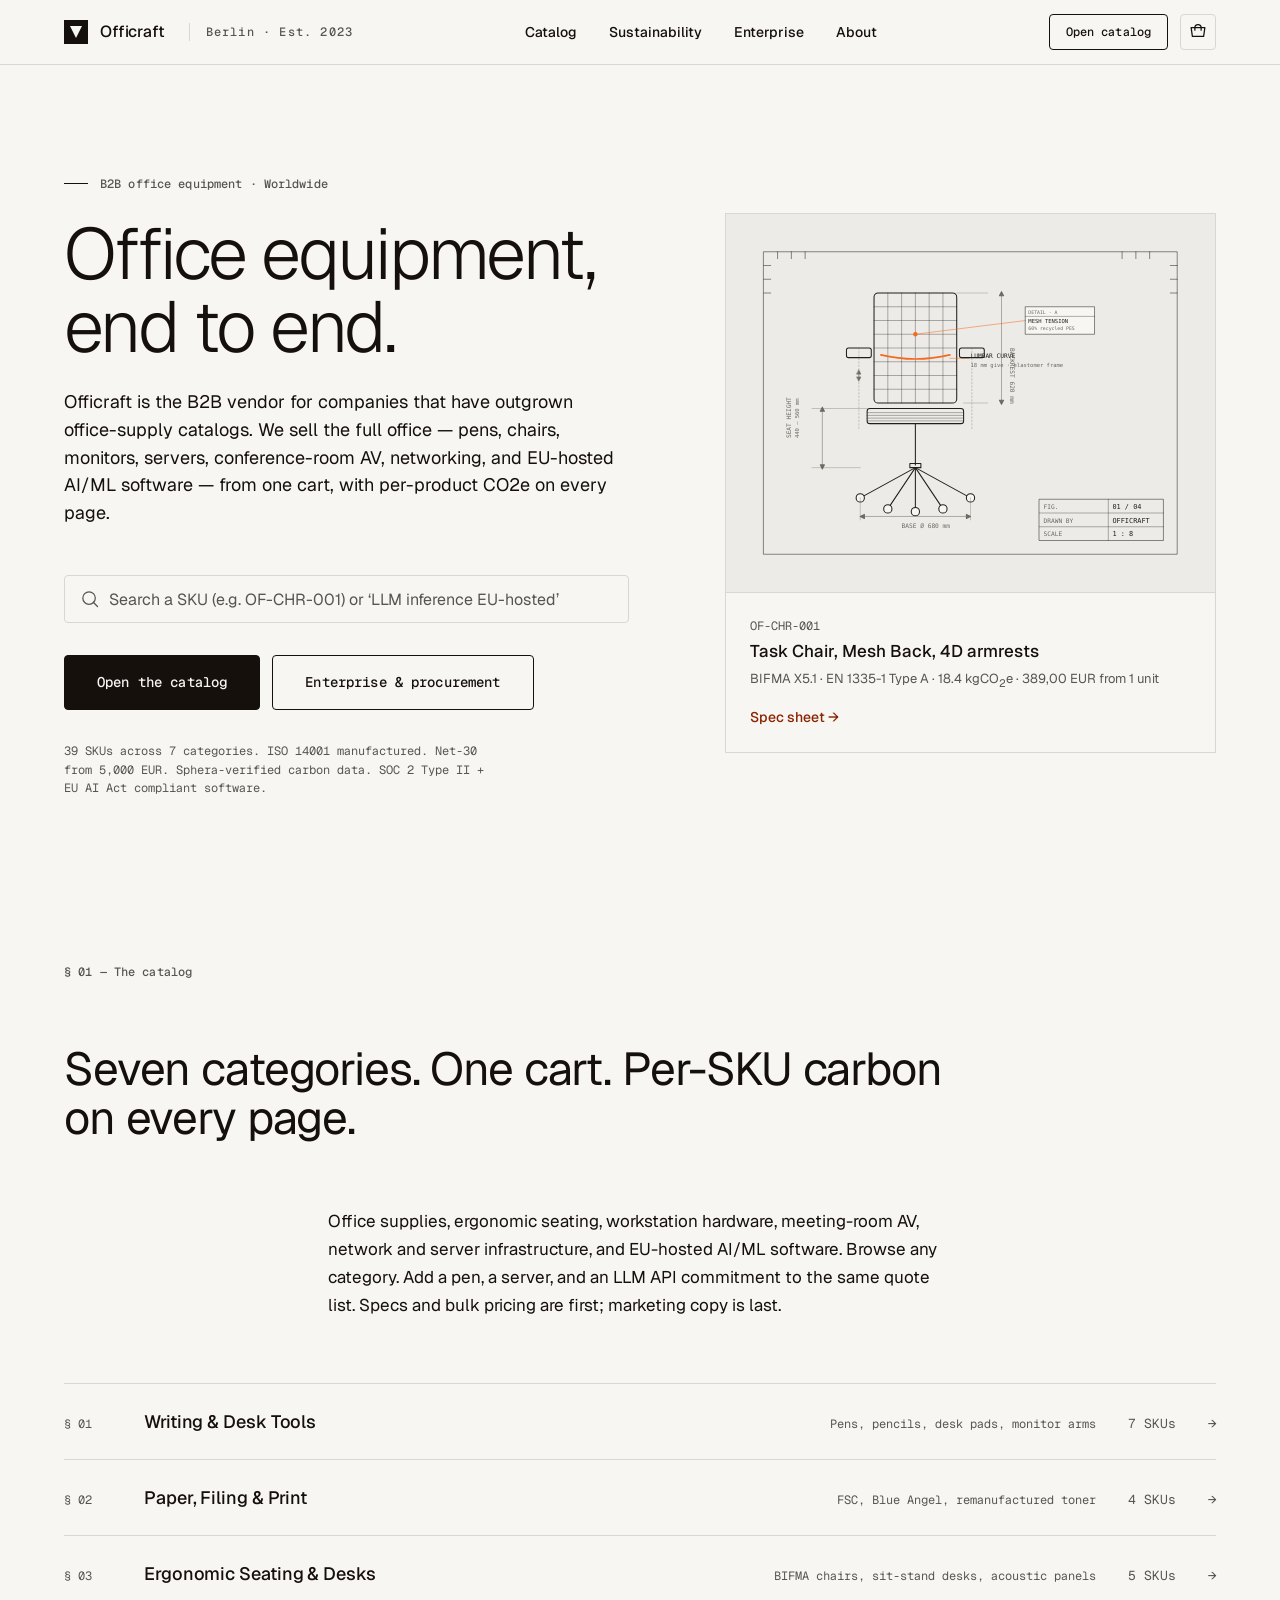
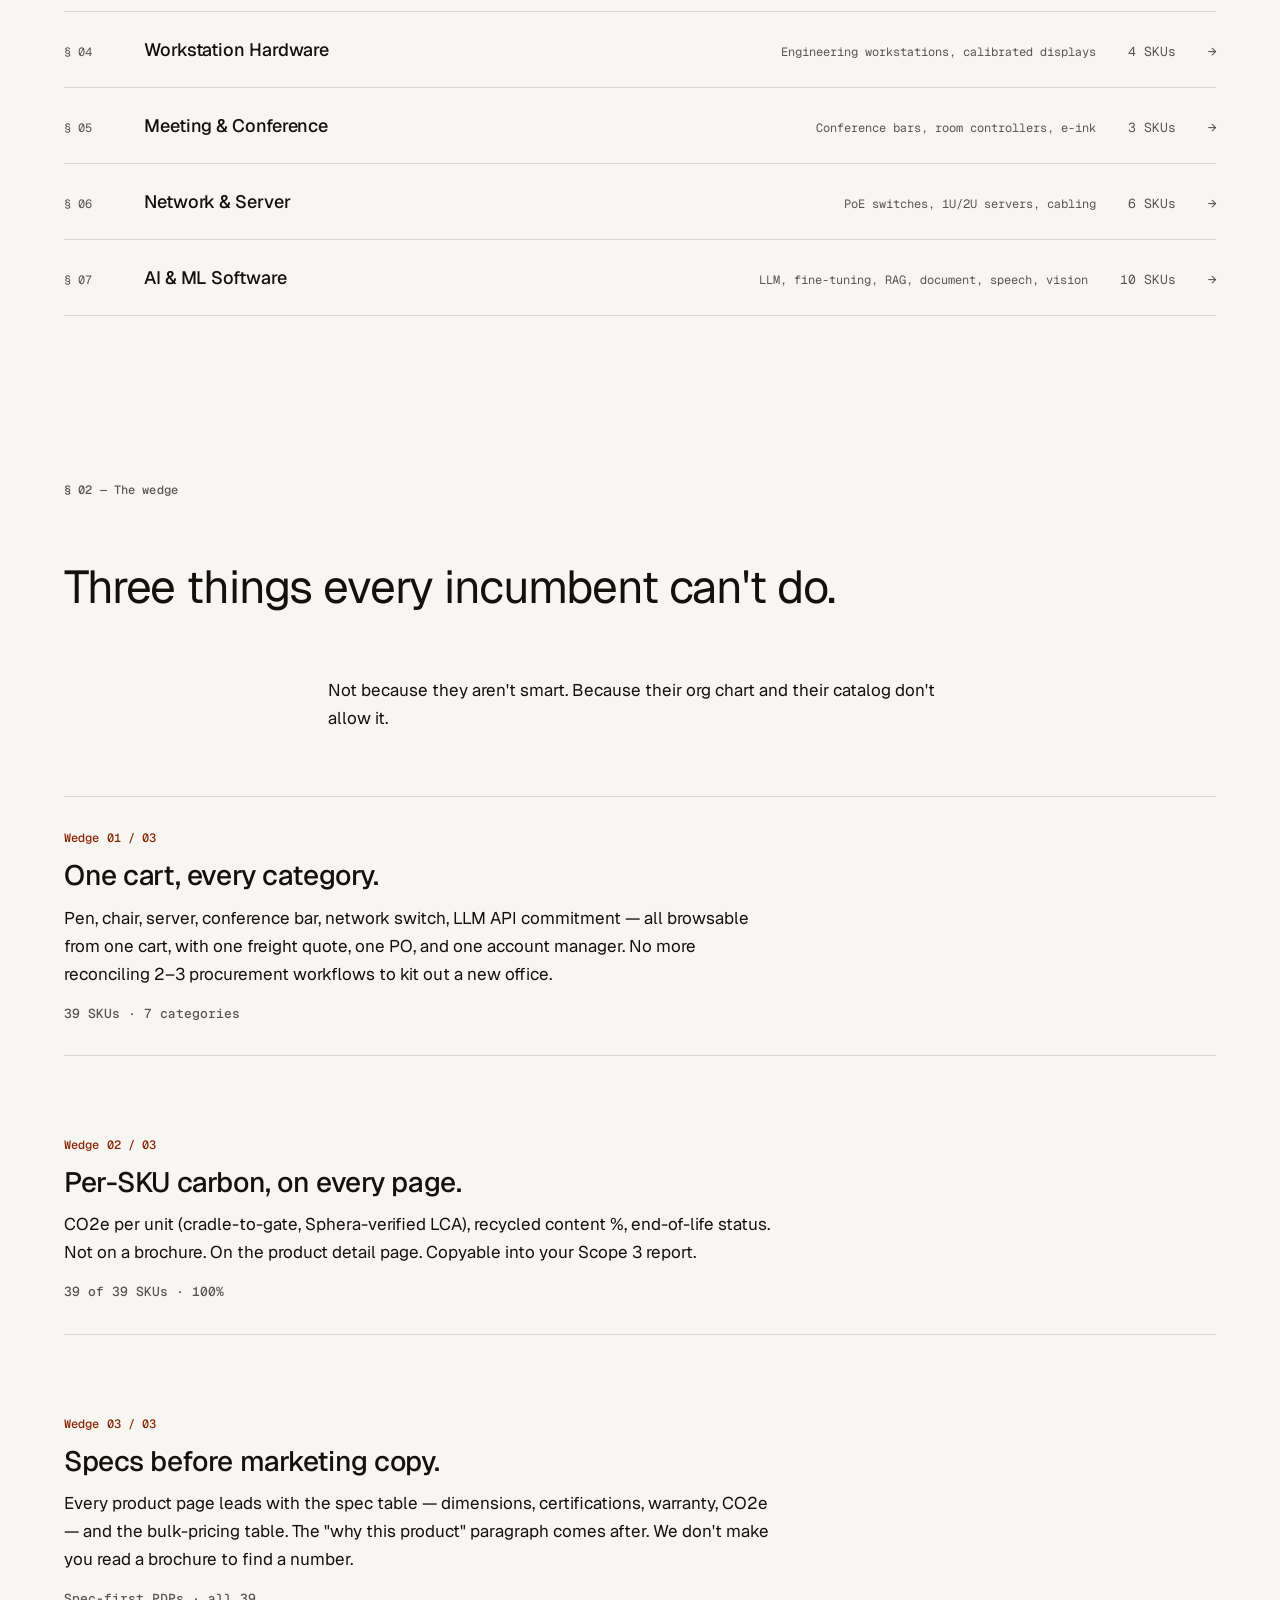
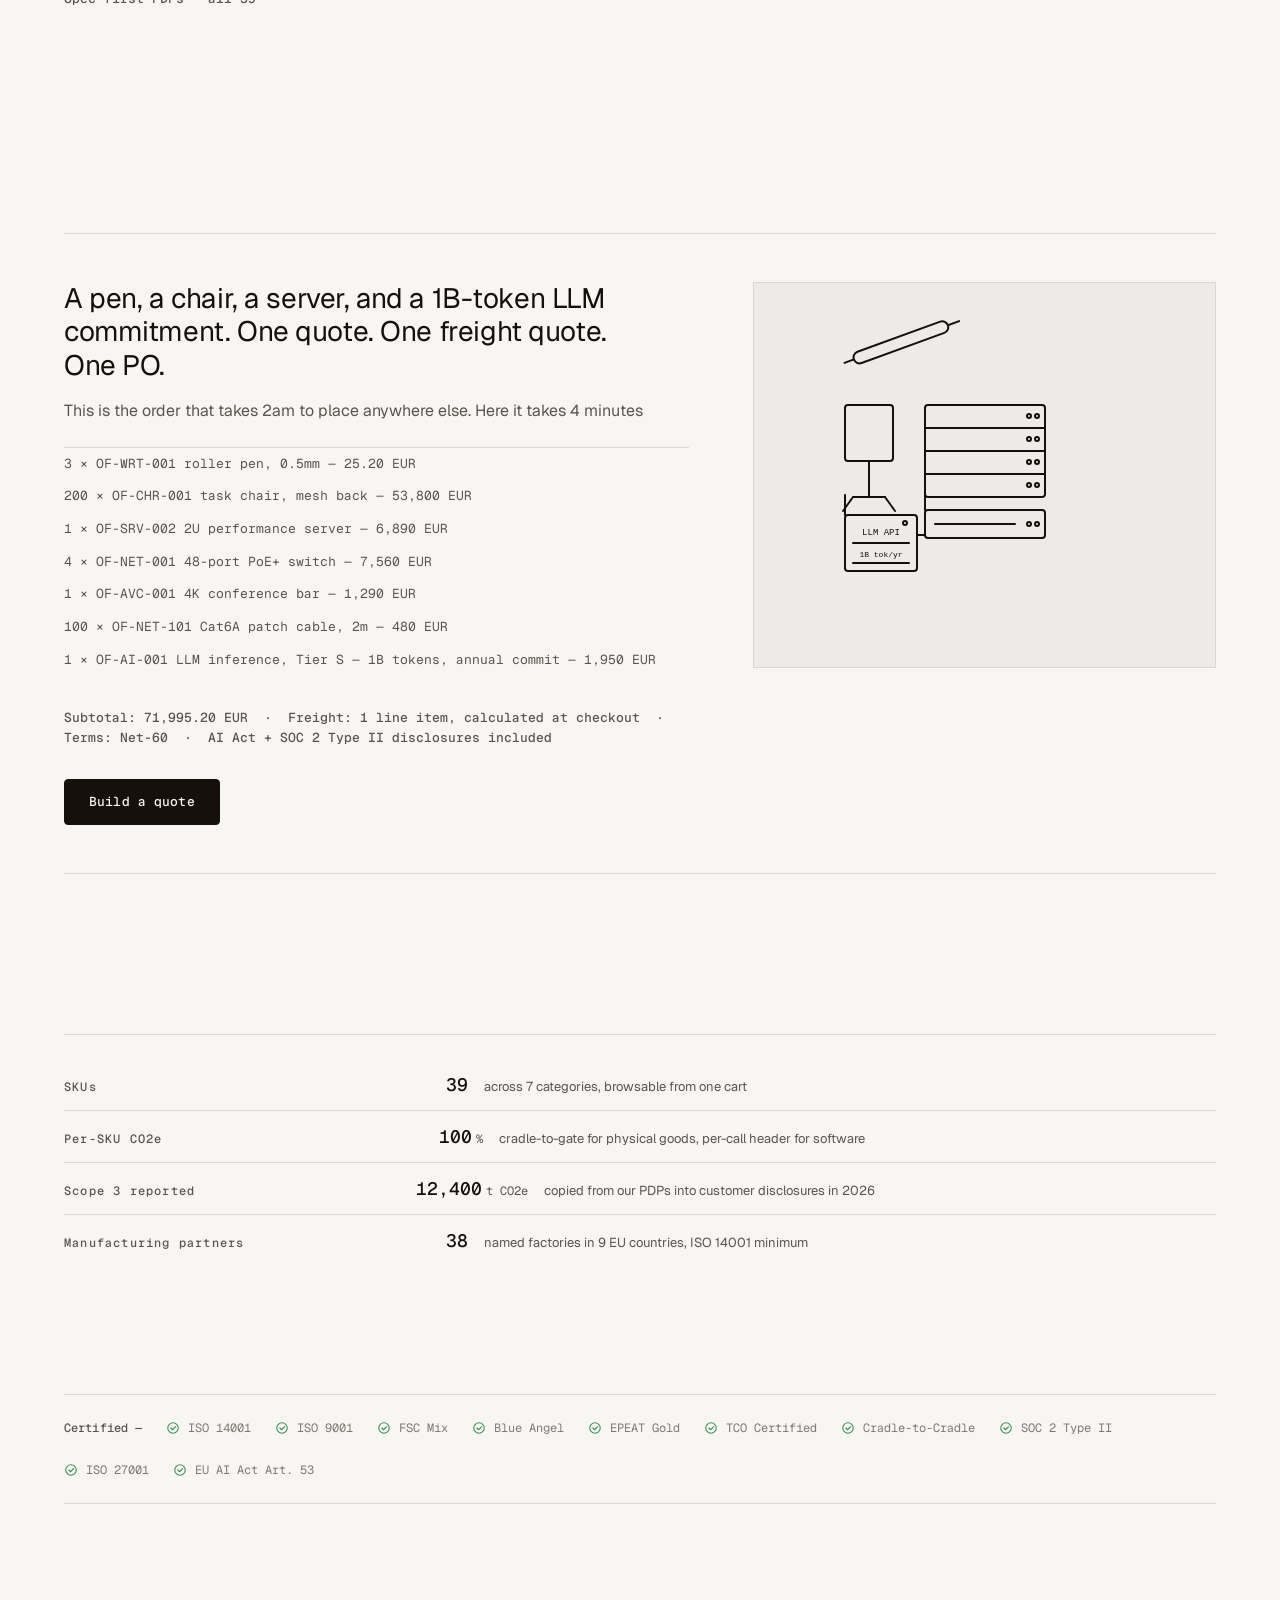
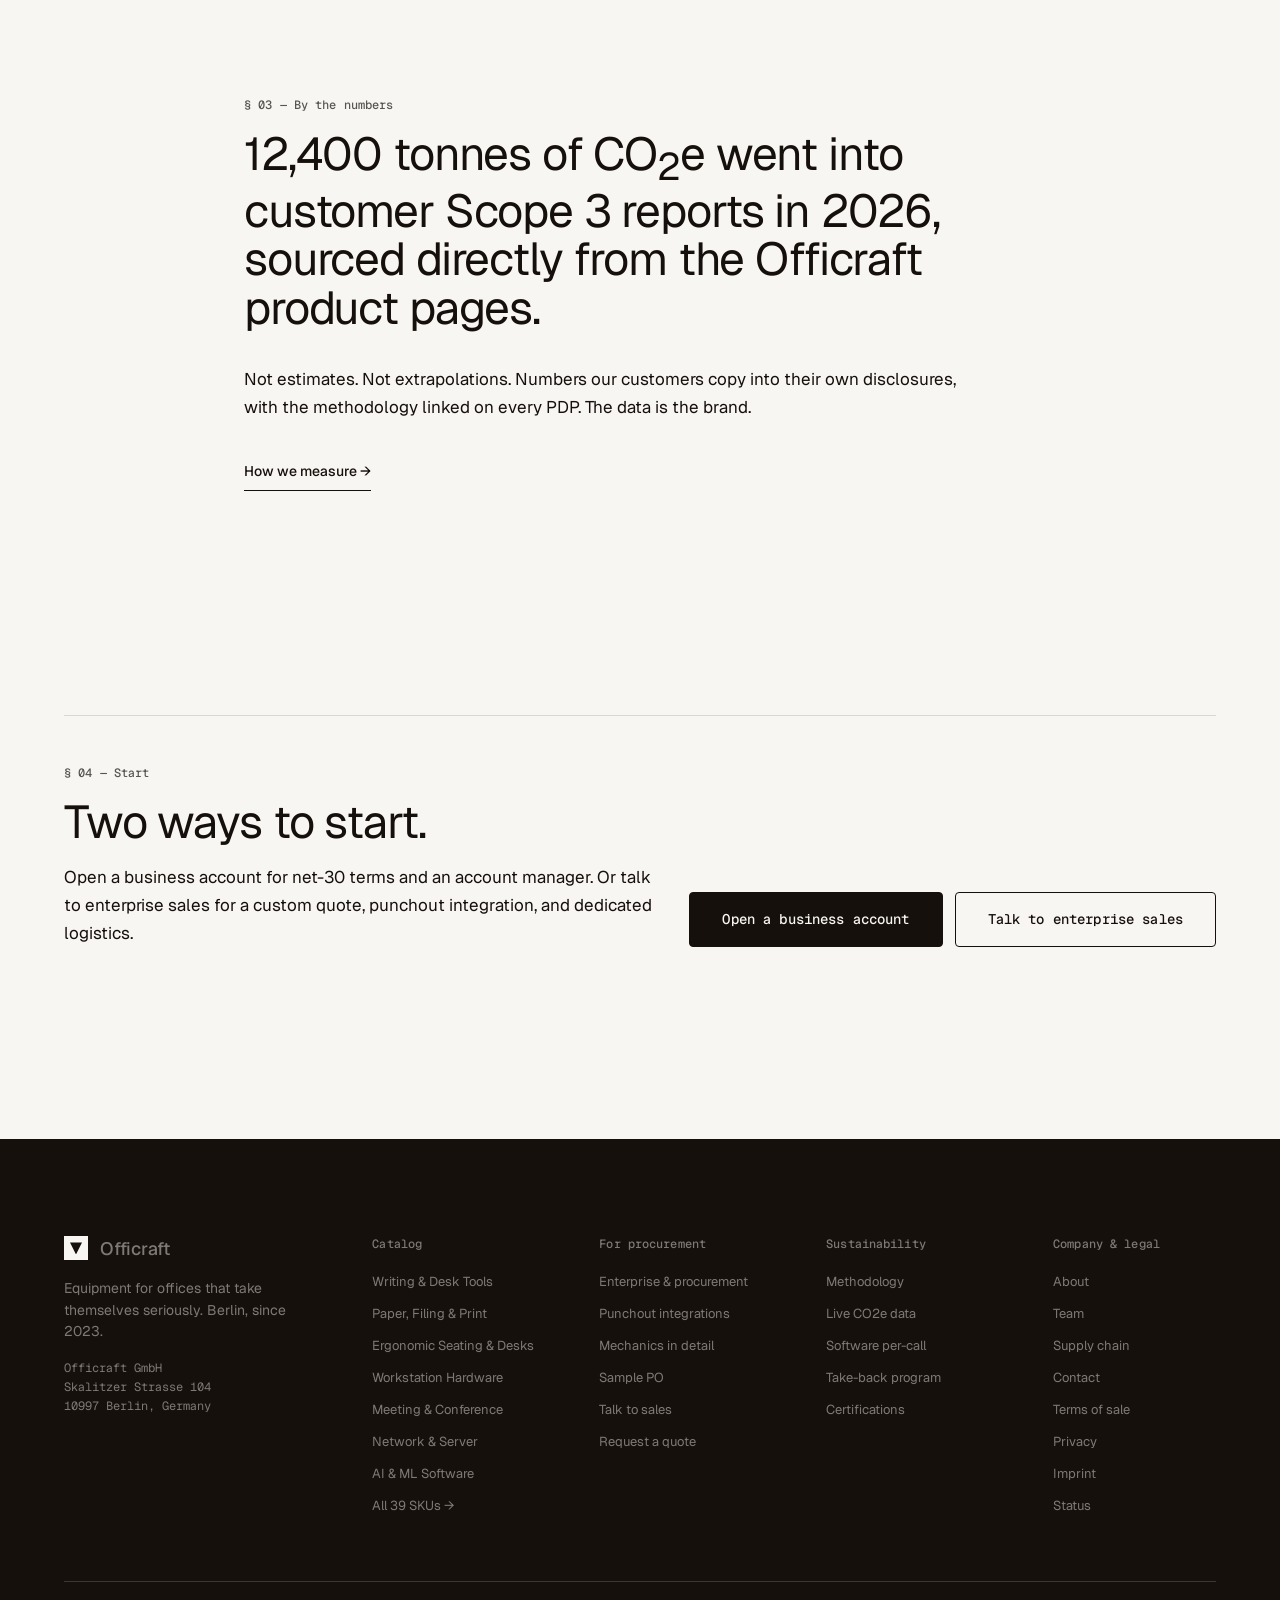
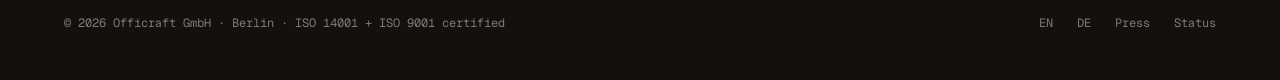
==== commit d91da73a: "OffiCraft: unslop pass — sentence-case labels, hero split with real visual, missing CSS modules defi" ====
--- a/officraft/index.html
+++ b/officraft/index.html
@@ -37,7 +37,7 @@
             <path d="M40 72h176l-16 112H56L40 72z"/>
             <path d="M88 104V72a40 40 0 0 1 80 0v32"/>
           </svg>
-          <span class="topnav__cart-count" data-cart-count style="display:none">0</span>
+          <span class="topnav__cart-count" data-cart-count hidden>0</span>
         </button>
         <button class="topnav__menu-btn" data-menu-btn aria-label="Open menu" aria-expanded="false">
           <svg width="20" height="20" viewBox="0 0 256 256" fill="none" stroke="currentColor" stroke-width="16" stroke-linecap="round" stroke-linejoin="round" aria-hidden="true">
@@ -62,58 +62,58 @@
 
   <main id="main">
 
-    <!-- HERO -->
+    <!-- HERO — asymmetric split: copy left, the product's own drawing right -->
     <section class="hero">
       <div class="container">
-        <span class="hero__eyebrow">B2B office equipment · Worldwide</span>
-        <h1 class="display-xl hero__title">Office equipment, end to end.</h1>
-        <p class="hero__sub">Officraft is the B2B vendor for companies that have outgrown office-supply catalogs. We sell the full office — pens, chairs, monitors, servers, conference-room AV, networking, and EU-hosted AI/ML software — from one cart, with per-product CO2e on every page.</p>
-
-        <form class="hero__search" data-search-wrap role="search" onsubmit="return false">
-          <label for="hero-search" class="visually-hidden" style="position:absolute;left:-9999px">Search the catalog</label>
-          <div class="input--search-wrap" style="position:relative">
-            <svg class="search-icon" width="20" height="20" viewBox="0 0 256 256" fill="none" stroke="currentColor" stroke-width="16" stroke-linecap="round" stroke-linejoin="round" aria-hidden="true">
-              <circle cx="116" cy="116" r="80"/>
-              <line x1="170" y1="170" x2="224" y2="224"/>
-            </svg>
-            <input
-              type="search"
-              id="hero-search"
-              class="input input--search"
-              data-search-input
-              placeholder="Search a SKU (e.g. OF-CHR-001) or ‘LLM inference EU-hosted’"
-              autocomplete="off"
-              aria-autocomplete="list"
-              aria-controls="hero-search-results"
-            />
-            <div class="search-results" id="hero-search-results" data-search-results role="listbox" aria-label="Catalog results"></div>
-          </div>
-        </form>
-
-        <div class="hero__ctas">
-          <a href="catalog.html" class="btn btn--primary btn--lg">Open the catalog</a>
-          <a href="enterprise.html" class="btn btn--secondary btn--lg">Enterprise &amp; procurement</a>
-        </div>
-        <p class="hero__hint">39 SKUs across 7 categories. ISO 14001 manufactured. Net-30 from 5,000 EUR. Sphera-verified carbon data. SOC 2 Type II + EU AI Act compliant software.</p>
-      </div>
-
-      <!-- Featured product (the one decisive imagery move on home) -->
-      <div class="container">
-        <a href="product.html" class="hero__featured" style="display:block; color: inherit; text-decoration: none;">
-          <div class="hero__featured-row">
-            <div class="hero__featured-svg">
-              <img src="_assets/illustrations/pdp-chair.svg" alt="OF-CHR-001 Task Chair technical drawing" style="width: 100%; max-width: 320px; height: auto; display: block;" />
+        <div class="hero__grid">
+
+          <div class="hero__text">
+            <span class="hero__eyebrow">B2B office equipment · Worldwide</span>
+            <h1 class="display-xl hero__title">Office equipment, end to end.</h1>
+            <p class="hero__sub">Officraft is the B2B vendor for companies that have outgrown office-supply catalogs. We sell the full office — pens, chairs, monitors, servers, conference-room AV, networking, and EU-hosted AI/ML software — from one cart, with per-product CO2e on every page.</p>
+
+            <form class="hero__search" data-search-wrap role="search" onsubmit="return false">
+              <label for="hero-search" class="visually-hidden">Search the catalog</label>
+              <div class="input--search-wrap">
+                <svg class="search-icon" width="20" height="20" viewBox="0 0 256 256" fill="none" stroke="currentColor" stroke-width="16" stroke-linecap="round" stroke-linejoin="round" aria-hidden="true">
+                  <circle cx="116" cy="116" r="80"/>
+                  <line x1="170" y1="170" x2="224" y2="224"/>
+                </svg>
+                <input
+                  type="search"
+                  id="hero-search"
+                  class="input input--search"
+                  data-search-input
+                  placeholder="Search a SKU (e.g. OF-CHR-001) or ‘LLM inference EU-hosted’"
+                  autocomplete="off"
+                  aria-autocomplete="list"
+                  aria-controls="hero-search-results"
+                />
+                <div class="search-results" id="hero-search-results" data-search-results role="listbox" aria-label="Catalog results"></div>
+              </div>
+            </form>
+
+            <div class="hero__ctas">
+              <a href="catalog.html" class="btn btn--primary btn--lg">Open the catalog</a>
+              <a href="enterprise.html" class="btn btn--secondary btn--lg">Enterprise &amp; procurement</a>
             </div>
-            <div class="hero__featured-meta">
-              <span class="hero__featured-sku">OF-CHR-001 · Featured</span>
-              <span class="hero__featured-name">Task Chair, Mesh Back, 4D armrests</span>
-              <span class="hero__featured-spec">BIFMA X5.1 · EN 1335-1 Type A · 12-year warranty · 18.4 kgCO2e · 64% recycled content · Greenguard Gold · €389.00 from 1 unit</span>
+            <p class="hero__hint">39 SKUs across 7 categories. ISO 14001 manufactured. Net-30 from 5,000 EUR. Sphera-verified carbon data. SOC 2 Type II + EU AI Act compliant software.</p>
+          </div>
+
+          <!-- The one decisive visual: a real spec drawing from the catalog -->
+          <a href="product.html" class="hero__drawing">
+            <div class="hero__drawing-frame">
+              <img src="_assets/illustrations/pdp-chair.svg" alt="OF-CHR-001 task chair, technical drawing with dimensions" />
             </div>
-            <div>
-              <span class="btn btn--tertiary">Spec sheet →</span>
+            <div class="hero__drawing-meta">
+              <span class="hero__drawing-sku">OF-CHR-001</span>
+              <span class="hero__drawing-name">Task Chair, Mesh Back, 4D armrests</span>
+              <span class="hero__drawing-spec">BIFMA X5.1 · EN 1335-1 Type A · 18.4 kgCO<sub>2</sub>e · 389,00 EUR from 1 unit</span>
+              <span class="hero__drawing-link">Spec sheet →</span>
             </div>
-          </div>
-        </a>
+          </a>
+
+        </div>
       </div>
     </section>
 
@@ -189,24 +189,24 @@
           <p class="prose">Not because they aren't smart. Because their org chart and their catalog don't allow it.</p>
         </div>
 
-        <div style="display:grid; grid-template-columns: 1fr; gap: var(--space-8); margin-top: var(--space-8); border-top: 1px solid var(--paper-line);">
-          <div style="padding: var(--space-6) 0; border-bottom: 1px solid var(--paper-line);">
-            <span class="micro-label micro-label--accent" style="display:block; margin-bottom: var(--space-3);">Wedge 01 / 03</span>
-            <h3 class="h1" style="margin-bottom: var(--space-3);">One cart, every category.</h3>
+        <div class="wedge-list">
+          <div class="wedge-item">
+            <span class="micro-label micro-label--accent wedge-item__label">Wedge 01 / 03</span>
+            <h3 class="h1 wedge-item__title">One cart, every category.</h3>
             <p class="prose">Pen, chair, server, conference bar, network switch, LLM API commitment — all browsable from one cart, with one freight quote, one PO, and one account manager. No more reconciling 2–3 procurement workflows to kit out a new office.</p>
-            <p class="mono-data muted" style="margin-top: var(--space-4);">39 SKUs · 7 categories</p>
-          </div>
-          <div style="padding: var(--space-6) 0; border-bottom: 1px solid var(--paper-line);">
-            <span class="micro-label micro-label--accent" style="display:block; margin-bottom: var(--space-3);">Wedge 02 / 03</span>
-            <h3 class="h1" style="margin-bottom: var(--space-3);">Per-SKU carbon, on every page.</h3>
+            <p class="mono-data muted wedge-item__meta">39 SKUs · 7 categories</p>
+          </div>
+          <div class="wedge-item">
+            <span class="micro-label micro-label--accent wedge-item__label">Wedge 02 / 03</span>
+            <h3 class="h1 wedge-item__title">Per-SKU carbon, on every page.</h3>
             <p class="prose">CO2e per unit (cradle-to-gate, Sphera-verified LCA), recycled content %, end-of-life status. Not on a brochure. On the product detail page. Copyable into your Scope 3 report.</p>
-            <p class="mono-data muted" style="margin-top: var(--space-4);">39 of 39 SKUs · 100%</p>
-          </div>
-          <div style="padding: var(--space-6) 0;">
-            <span class="micro-label micro-label--accent" style="display:block; margin-bottom: var(--space-3);">Wedge 03 / 03</span>
-            <h3 class="h1" style="margin-bottom: var(--space-3);">Specs before marketing copy.</h3>
+            <p class="mono-data muted wedge-item__meta">39 of 39 SKUs · 100%</p>
+          </div>
+          <div class="wedge-item wedge-item--last">
+            <span class="micro-label micro-label--accent wedge-item__label">Wedge 03 / 03</span>
+            <h3 class="h1 wedge-item__title">Specs before marketing copy.</h3>
             <p class="prose">Every product page leads with the spec table — dimensions, certifications, warranty, CO2e — and the bulk-pricing table. The "why this product" paragraph comes after. We don't make you read a brochure to find a number.</p>
-            <p class="mono-data muted" style="margin-top: var(--space-4);">Spec-first PDPs · all 39</p>
+            <p class="mono-data muted wedge-item__meta">Spec-first PDPs · all 39</p>
           </div>
         </div>
       </div>
@@ -218,7 +218,7 @@
         <div class="moment">
           <div>
             <h2 class="moment__heading">A pen, a chair, a server, and a 1B-token LLM commitment. One quote. One freight quote. One PO.</h2>
-            <p class="muted">This is the order that takes 2am to place anywhere else. It takes 4 minutes here.</p>
+            <p class="muted">This is the order that takes 2am to place anywhere else. Here it takes 4 minutes</p>
             <ul class="moment__items">
               <li>3 × OF-WRT-001 roller pen, 0.5mm — 25.20 EUR</li>
               <li>200 × OF-CHR-001 task chair, mesh back — 53,800 EUR</li>
@@ -228,8 +228,8 @@
               <li>100 × OF-NET-101 Cat6A patch cable, 2m — 480 EUR</li>
               <li>1 × OF-AI-001 LLM inference, Tier S — 1B tokens, annual commit — 1,950 EUR</li>
             </ul>
-            <p class="mono-data muted" style="margin-top: 24px;">Subtotal: 71,995.20 EUR &nbsp;·&nbsp; Freight: 1 line item, calculated at checkout &nbsp;·&nbsp; Terms: Net-60 &nbsp;·&nbsp; AI Act + SOC 2 Type II disclosures included</p>
-            <div style="margin-top: 24px;">
+            <p class="mono-data muted moment__total">Subtotal: 71,995.20 EUR &nbsp;·&nbsp; Freight: 1 line item, calculated at checkout &nbsp;·&nbsp; Terms: Net-60 &nbsp;·&nbsp; AI Act + SOC 2 Type II disclosures included</p>
+            <div class="moment__cta">
               <a href="catalog.html" class="btn btn--primary">Build a quote</a>
             </div>
           </div>
@@ -294,7 +294,7 @@
          Each row is the .stat component (label | value | note), inline. -->
     <section class="tight">
       <div class="container">
-        <div style="border-top: 1px solid var(--paper-line); padding-top: var(--space-5);">
+        <div class="stat-block">
           <div class="stat">
             <span class="stat__label">SKUs</span>
             <span class="stat__value">39</span>
@@ -323,7 +323,7 @@
     <section class="tight">
       <div class="container">
         <div class="trust-strip">
-          <span class="micro-label" style="color: var(--paper-muted);">Certified &mdash;</span>
+          <span class="micro-label trust-strip__lead">Certified &mdash;</span>
           <span><svg viewBox="0 0 256 256" fill="none" stroke="currentColor" stroke-width="20" stroke-linecap="round" stroke-linejoin="round" aria-hidden="true"><circle cx="128" cy="128" r="96"/><path d="M88 128l32 32 56-56"/></svg>ISO 14001</span>
           <span><svg viewBox="0 0 256 256" fill="none" stroke="currentColor" stroke-width="20" stroke-linecap="round" stroke-linejoin="round" aria-hidden="true"><circle cx="128" cy="128" r="96"/><path d="M88 128l32 32 56-56"/></svg>ISO 9001</span>
           <span><svg viewBox="0 0 256 256" fill="none" stroke="currentColor" stroke-width="20" stroke-linecap="round" stroke-linejoin="round" aria-hidden="true"><circle cx="128" cy="128" r="96"/><path d="M88 128l32 32 56-56"/></svg>FSC Mix</span>
@@ -341,23 +341,23 @@
     <!-- EDITORIAL NUMBER — big-number block as a prose pullquote, not a flex of three stats -->
     <section class="airy">
       <div class="container container--narrow">
-        <span class="micro-label" style="display:block; margin-bottom: var(--space-4);">§ 03 — By the numbers</span>
-        <p class="display-lg" style="margin-bottom: var(--space-6);">12,400 tonnes of CO<sub>2</sub>e went into customer Scope 3 reports in 2026, sourced directly from the Officraft product pages.</p>
+        <span class="micro-label section-label">§ 03 — By the numbers</span>
+        <p class="display-lg pullquote">12,400 tonnes of CO<sub>2</sub>e went into customer Scope 3 reports in 2026, sourced directly from the Officraft product pages.</p>
         <p class="prose">Not estimates. Not extrapolations. Numbers our customers copy into their own disclosures, with the methodology linked on every PDP. The data is the brand.</p>
-        <p style="margin-top: var(--space-6);"><a href="sustainability.html" class="btn btn--tertiary">How we measure &rarr;</a></p>
+        <p class="pullquote__cta"><a href="sustainability.html" class="btn btn--tertiary">How we measure &rarr;</a></p>
       </div>
     </section>
 
     <!-- CTA -->
     <section>
       <div class="container">
-        <div style="border-top: 1px solid var(--paper-line); padding-top: var(--space-8); display: grid; grid-template-columns: 1fr; gap: var(--space-6); align-items: end;">
+        <div class="start-grid">
           <div>
-            <span class="micro-label" style="display:block; margin-bottom: var(--space-3);">§ 04 — Start</span>
+            <span class="micro-label section-label">§ 04 — Start</span>
             <h2 class="display-lg">Two ways to start.</h2>
-            <p class="prose" style="margin-top: var(--space-4);">Open a business account for net-30 terms and an account manager. Or talk to enterprise sales for a custom quote, punchout integration, and dedicated logistics.</p>
-          </div>
-          <div style="display: flex; flex-wrap: wrap; gap: var(--space-3);">
+            <p class="prose start-grid__prose">Open a business account for net-30 terms and an account manager. Or talk to enterprise sales for a custom quote, punchout integration, and dedicated logistics.</p>
+          </div>
+          <div class="start-grid__actions">
             <a href="enterprise.html#account" class="btn btn--primary btn--lg">Open a business account</a>
             <a href="enterprise.html#contact" class="btn btn--secondary btn--lg">Talk to enterprise sales</a>
           </div>
@@ -376,7 +376,7 @@
             <span>Officraft</span>
           </a>
           <p class="footer__desc">Equipment for offices that take themselves seriously. Berlin, since 2023.</p>
-          <address style="font-style: normal; font-family: var(--font-mono); font-size: 0.75rem; color: var(--ink-muted); line-height: 1.6;">
+          <address class="footer__address">
             Officraft GmbH<br/>
             Skalitzer Strasse 104<br/>
             10997 Berlin, Germany
@@ -452,15 +452,15 @@
     </div>
     <div class="cart-drawer__body" data-cart-body></div>
     <div class="cart-drawer__foot" data-cart-foot>
-      <div style="display: flex; justify-content: space-between; margin-bottom: 16px;">
+      <div class="cart-foot__row">
         <span class="muted small">Subtotal</span>
         <span class="mono-data" data-cart-subtotal>0,00 EUR</span>
       </div>
-      <p class="small muted" style="margin-bottom: 16px;">Freight calculated at checkout. One line item regardless of categories in the cart. Net-30 from 5,000 EUR.</p>
-      <a href="enterprise.html#quote" class="btn btn--primary" style="width: 100%; justify-content: center;">Request a quote</a>
+      <p class="small muted cart-foot__note">Freight calculated at checkout. One line item regardless of categories in the cart. Net-30 from 5,000 EUR.</p>
+      <a href="enterprise.html#quote" class="btn btn--primary cart-foot__cta">Request a quote</a>
     </div>
   </div>
-  <div data-cart-backdrop style="display:none; position: fixed; inset: 0; background: rgba(0,0,0,0.5); z-index: 99;" aria-hidden="true"></div>
+  <div data-cart-backdrop class="cart-backdrop" hidden aria-hidden="true"></div>
 
   <script src="app.js"></script>
 </body>
--- a/officraft/styles.css
+++ b/officraft/styles.css
@@ -14,6 +14,7 @@
   --paper-muted:   oklch(45%   0.008 80);   /* #6F6A60 — secondary text */
   --paper-faint:   oklch(94%   0.006 80);   /* #EFEBE2 — alt section bg, hover */
   --paper-line:    oklch(88%   0.006 80);   /* #DDD9D0 — hairline borders */
+  --paper-faint-2: oklch(45%   0.008 80);   /* alias, kept for clarity */
 
   /* Ink (warm-tinted near-black for text + dark sections) */
   --ink:           oklch(18%   0.012 60);   /* #211F1B — primary text */
@@ -25,6 +26,7 @@
   --accent:        oklch(64%   0.180 38);   /* #F26B1F — the brand orange */
   --accent-soft:   oklch(85%   0.060 38);   /* tint */
   --accent-deep:   oklch(45%   0.150 38);   /* press state */
+  --accent-ink:    oklch(42%   0.145 38);   /* accent used as text on paper (AA 6.3:1) */
 
   /* Functional, used sparingly, never decorative */
   --positive:      oklch(58%   0.110 152);  /* EU/renewable, in-stock */
@@ -52,6 +54,7 @@
   --r-0:   0;
   --r-1:   2px;
   --r-2:   4px;
+  --r-3:   8px;
   --r-pill: 999px;
 
   /* Hairlines only — no drop shadows with blur */
@@ -120,25 +123,25 @@
 p { margin: 0; }
 a { color: inherit; text-decoration: none; transition: color var(--dur-fast) var(--ease-out); }
 a:hover { color: var(--accent-deep); }
-strong { font-weight: 600; }
+strong { font-weight: 500; }
 
 /* Modular type scale */
 .display-xl {
   font-size: clamp(2.75rem, 6vw, 4.5rem);
   line-height: 1.02;
   letter-spacing: -0.035em;
-  font-weight: 200;       /* light weight + tight tracking = designed, not loud */
+  font-weight: 300;       /* light weight + tight tracking = designed, not loud */
   color: var(--ink);
 }
 .display-lg {
   font-size: clamp(2rem, 4vw, 2.875rem);
   line-height: 1.06;
   letter-spacing: -0.025em;
-  font-weight: 300;
+  font-weight: 400;
 }
 .h1    { font-size: clamp(1.375rem, 2.4vw, 1.75rem); line-height: 1.15; letter-spacing: -0.015em; font-weight: 500; }
 .h2    { font-size: clamp(1.125rem, 1.8vw, 1.375rem); line-height: 1.2; font-weight: 500; }
-.h3    { font-size: 1rem; line-height: 1.3; font-weight: 600; }
+.h3    { font-size: 1rem; line-height: 1.3; font-weight: 500; }
 .body  { font-size: 1rem; line-height: 1.55; }
 .small { font-size: 0.875rem; line-height: 1.5; }
 
@@ -158,13 +161,13 @@
 /* Micro-label — section eyebrow, CO2e unit, SKU prefix. Used sparingly. */
 .micro-label {
   font-family: var(--font-mono);
-  font-size: 0.6875rem;
-  font-weight: 600;
-  letter-spacing: 0.14em;
-  text-transform: uppercase;
-  color: var(--paper-muted);
-}
-.micro-label--accent { color: var(--accent); }
+  font-size: 0.75rem;
+  font-weight: 500;
+  letter-spacing: 0.01em;
+  text-transform: none;
+  color: var(--paper-muted);
+}
+.micro-label--accent { color: var(--accent-ink); }
 
 /* Body prose — for editorial long-form */
 .prose {
@@ -272,9 +275,9 @@
 .topnav__logo-meta {
   display: none;
   font-family: var(--font-mono);
-  font-size: 0.6875rem;
+  font-size: 0.75rem;
   letter-spacing: 0.1em;
-  text-transform: uppercase;
+  text-transform: none;
   color: var(--paper-muted);
   padding-left: var(--space-4);
   border-left: var(--e-hairline);
@@ -362,9 +365,9 @@
   gap: var(--space-2);
   font-family: var(--font-mono);
   font-size: 0.8125rem;
-  font-weight: 600;
-  letter-spacing: 0.08em;
-  text-transform: uppercase;
+  font-weight: 500;
+  letter-spacing: 0.01em;
+  text-transform: none;
   padding: var(--space-3) var(--space-5);
   border: 1px solid transparent;
   border-radius: var(--r-2);
@@ -384,8 +387,8 @@
   border-color: var(--ink);
 }
 .btn--primary:hover {
-  background: var(--paper);
-  color: var(--ink);
+  background: var(--ink-raised);
+  color: var(--paper);
 }
 
 .btn--secondary {
@@ -393,7 +396,7 @@
   color: var(--ink);
   border-color: var(--ink);
 }
-.btn--secondary:hover { background: var(--ink); color: var(--paper); }
+.btn--secondary:hover { background: var(--paper-faint); color: var(--ink); }
 
 .btn--tertiary {
   background: transparent;
@@ -408,7 +411,7 @@
   font-size: 0.875rem;
   font-weight: 500;
 }
-.btn--tertiary:hover { color: var(--accent-deep); }
+.btn--tertiary:hover { color: var(--accent-ink); }
 
 .btn--accent {
   background: var(--accent);
@@ -495,9 +498,9 @@
 .hero__eyebrow {
   font-family: var(--font-mono);
   font-size: 0.75rem;
-  font-weight: 600;
-  letter-spacing: 0.14em;
-  text-transform: uppercase;
+  font-weight: 500;
+  letter-spacing: 0.01em;
+  text-transform: none;
   color: var(--paper-muted);
   margin-bottom: var(--space-5);
   display: inline-flex;
@@ -641,10 +644,10 @@
 .filter-rail__group { padding: var(--space-4) 0; border-bottom: var(--e-hairline); }
 .filter-rail__title {
   font-family: var(--font-mono);
-  font-size: 0.6875rem;
-  font-weight: 600;
-  letter-spacing: 0.12em;
-  text-transform: uppercase;
+  font-size: 0.75rem;
+  font-weight: 500;
+  letter-spacing: 0.01em;
+  text-transform: none;
   color: var(--paper-muted);
   margin-bottom: var(--space-3);
 }
@@ -741,10 +744,10 @@
   text-align: right;
 }
 .data-row__price-from {
-  font-size: 0.625rem;
-  color: var(--paper-muted);
-  text-transform: uppercase;
-  letter-spacing: 0.08em;
+  font-size: 0.6875rem;
+  color: var(--paper-muted);
+  text-transform: none;
+  letter-spacing: 0.01em;
   display: block;
 }
 .data-row__meta {
@@ -848,9 +851,9 @@
 .subcat__name {
   font-family: var(--font-mono);
   font-size: 0.75rem;
-  font-weight: 600;
-  letter-spacing: 0.14em;
-  text-transform: uppercase;
+  font-weight: 500;
+  letter-spacing: 0.01em;
+  text-transform: none;
   color: var(--paper-muted);
   margin: 0 0 var(--space-5);
 }
@@ -901,9 +904,9 @@
   white-space: nowrap;
 }
 .card__price-label {
-  font-size: 0.625rem;
-  text-transform: uppercase;
-  letter-spacing: 0.08em;
+  font-size: 0.6875rem;
+  text-transform: none;
+  letter-spacing: 0.01em;
   color: var(--paper-muted);
   margin-right: var(--space-2);
   white-space: nowrap;
@@ -949,10 +952,10 @@
 .stat__label {
   font-family: var(--font-mono);
   font-size: 0.75rem;
-  text-transform: uppercase;
+  text-transform: none;
   letter-spacing: 0.1em;
   color: var(--paper-muted);
-  font-weight: 600;
+  font-weight: 500;
 }
 .stat__value {
   font-family: var(--font-mono);
@@ -1003,9 +1006,9 @@
 }
 .data-table th {
   font-family: var(--font-mono);
-  font-size: 0.6875rem;
-  font-weight: 600;
-  text-transform: uppercase;
+  font-size: 0.75rem;
+  font-weight: 500;
+  text-transform: none;
   letter-spacing: 0.1em;
   color: var(--paper-muted);
   background: var(--paper-faint);
@@ -1048,9 +1051,9 @@
 .int-item__name { font-size: 0.9375rem; font-weight: 500; color: var(--ink); }
 .int-item__docs {
   font-family: var(--font-mono);
-  font-size: 0.6875rem;
-  text-transform: uppercase;
-  letter-spacing: 0.08em;
+  font-size: 0.75rem;
+  text-transform: none;
+  letter-spacing: 0.01em;
   color: var(--paper-muted);
   padding-bottom: 1px;
   border-bottom: 1px solid var(--paper-line);
@@ -1079,10 +1082,10 @@
 }
 .timeline__date {
   font-family: var(--font-mono);
-  font-size: 0.6875rem;
-  font-weight: 600;
-  letter-spacing: 0.12em;
-  text-transform: uppercase;
+  font-size: 0.75rem;
+  font-weight: 500;
+  letter-spacing: 0.01em;
+  text-transform: none;
   color: var(--accent);
   margin-bottom: var(--space-3);
 }
@@ -1127,10 +1130,10 @@
 }
 .method-item__label {
   font-family: var(--font-mono);
-  font-size: 0.6875rem;
-  font-weight: 600;
-  letter-spacing: 0.12em;
-  text-transform: uppercase;
+  font-size: 0.75rem;
+  font-weight: 500;
+  letter-spacing: 0.01em;
+  text-transform: none;
   color: var(--paper-muted);
   margin-bottom: var(--space-3);
 }
@@ -1218,8 +1221,8 @@
 .team-row__role {
   font-family: var(--font-mono);
   font-size: 0.75rem;
-  text-transform: uppercase;
-  letter-spacing: 0.08em;
+  text-transform: none;
+  letter-spacing: 0.01em;
   color: var(--paper-muted);
   margin: var(--space-1) 0 var(--space-2);
 }
@@ -1296,10 +1299,10 @@
 }
 .footer__col-title {
   font-family: var(--font-mono);
-  font-size: 0.6875rem;
-  font-weight: 600;
-  letter-spacing: 0.14em;
-  text-transform: uppercase;
+  font-size: 0.75rem;
+  font-weight: 500;
+  letter-spacing: 0.01em;
+  text-transform: none;
   color: var(--ink-muted);
   margin-bottom: var(--space-4);
 }
@@ -1481,8 +1484,8 @@
 }
 .pdp-info__price-from-label {
   font-family: var(--font-mono);
-  font-size: 0.6875rem;
-  text-transform: uppercase;
+  font-size: 0.75rem;
+  text-transform: none;
   letter-spacing: 0.1em;
   color: var(--paper-muted);
 }
@@ -1508,9 +1511,9 @@
 }
 .bulk-table th {
   font-family: var(--font-mono);
-  font-size: 0.6875rem;
-  font-weight: 600;
-  text-transform: uppercase;
+  font-size: 0.75rem;
+  font-weight: 500;
+  text-transform: none;
   letter-spacing: 0.1em;
   color: var(--paper-muted);
   background: var(--paper-faint);
@@ -1522,9 +1525,9 @@
   display: inline-block;
   margin-left: var(--space-2);
   font-family: var(--font-mono);
-  font-size: 0.625rem;
-  font-weight: 600;
-  text-transform: uppercase;
+  font-size: 0.6875rem;
+  font-weight: 500;
+  text-transform: none;
   letter-spacing: 0.1em;
   color: var(--accent);
   padding: 1px 6px;
@@ -1574,10 +1577,10 @@
 .specs__group { margin-bottom: var(--space-8); }
 .specs__group-title {
   font-family: var(--font-mono);
-  font-size: 0.6875rem;
-  font-weight: 600;
-  letter-spacing: 0.14em;
-  text-transform: uppercase;
+  font-size: 0.75rem;
+  font-weight: 500;
+  letter-spacing: 0.01em;
+  text-transform: none;
   color: var(--paper-muted);
   margin-bottom: var(--space-4);
   padding-bottom: var(--space-2);
@@ -1635,10 +1638,10 @@
 }
 .sus-tile__label {
   font-family: var(--font-mono);
-  font-size: 0.6875rem;
-  font-weight: 600;
-  letter-spacing: 0.12em;
-  text-transform: uppercase;
+  font-size: 0.75rem;
+  font-weight: 500;
+  letter-spacing: 0.01em;
+  text-transform: none;
   color: var(--paper-muted);
   margin-bottom: var(--space-2);
 }
@@ -1708,4 +1711,363 @@
   .timeline__step { padding-left: 0; }
   .int-item { padding: var(--space-3) 0; }
   .footer { padding: var(--space-10) 0 var(--space-6); }
-}+}
+
+
+/* =========================================================================
+ * 26. MODULES USED IN MARKUP BUT PREVIOUSLY UNDEFINED
+ * ========================================================================= */
+
+.visually-hidden {
+  position: absolute;
+  width: 1px; height: 1px;
+  padding: 0; margin: -1px;
+  overflow: hidden;
+  clip: rect(0 0 0 0);
+  white-space: nowrap;
+  border: 0;
+}
+
+.topnav__cta { white-space: nowrap; }
+
+/* Hero search — full-width, the one input on the page */
+.hero__search { margin-bottom: var(--space-6); }
+.input--search-wrap { position: relative; }
+.input--search {
+  height: 48px;
+  font-size: 1rem;
+  background: var(--paper);
+}
+.input--search::placeholder { color: var(--paper-muted); }
+.input--search:focus { border-color: var(--ink); }
+
+/* The procurement moment — text left, drawing right, one hairline frame */
+.moment {
+  display: grid;
+  grid-template-columns: 1fr;
+  gap: var(--space-8);
+  border-top: var(--e-hairline);
+  border-bottom: var(--e-hairline);
+  padding: var(--space-8) 0;
+}
+@media (min-width: 900px) {
+  .moment { grid-template-columns: 1.35fr 1fr; gap: var(--space-10); align-items: start; }
+}
+.moment__heading {
+  font-size: clamp(1.375rem, 2.4vw, 1.75rem);
+  font-weight: 400;
+  line-height: 1.2;
+  letter-spacing: -0.015em;
+  margin-bottom: var(--space-4);
+  max-width: 30ch;
+}
+.moment__items {
+  list-style: none;
+  margin: var(--space-5) 0 0;
+  padding: 0;
+  font-family: var(--font-mono);
+  font-size: 0.8125rem;
+  line-height: 1.9;
+  color: var(--paper-muted);
+  border-top: var(--e-hairline);
+}
+.moment__items li { padding: var(--space-1) 0; }
+.moment__visual {
+  color: var(--ink);
+  display: flex;
+  align-items: center;
+  justify-content: center;
+  border: var(--e-hairline);
+  background: var(--paper-faint);
+  padding: var(--space-6);
+}
+.moment__visual svg { width: 100%; height: auto; max-width: 320px; }
+
+/* Quote-list drawer */
+.cart-drawer {
+  position: fixed;
+  top: 0; right: 0; bottom: 0;
+  width: min(420px, 100vw);
+  background: var(--paper);
+  border-left: var(--e-hairline);
+  transform: translateX(100%);
+  transition: transform var(--dur-base) var(--ease-out);
+  z-index: var(--z-overlay);
+  display: flex;
+  flex-direction: column;
+}
+.cart-drawer[aria-hidden="false"] { transform: translateX(0); }
+.cart-drawer__head {
+  display: flex;
+  align-items: center;
+  justify-content: space-between;
+  padding: var(--space-4) var(--space-5);
+  border-bottom: var(--e-hairline);
+  flex: 0 0 auto;
+}
+.cart-drawer__title {
+  font-family: var(--font-mono);
+  font-size: 0.8125rem;
+  font-weight: 500;
+}
+.cart-drawer__close {
+  width: 32px; height: 32px;
+  display: inline-flex; align-items: center; justify-content: center;
+  border: var(--e-hairline);
+  background: transparent;
+  color: var(--ink);
+  cursor: pointer;
+  border-radius: var(--r-2);
+  transition: background var(--dur-fast) var(--ease-out);
+}
+.cart-drawer__close:hover { background: var(--paper-faint); }
+.cart-drawer__body {
+  flex: 1 1 auto;
+  overflow-y: auto;
+  padding: var(--space-4) var(--space-5);
+}
+.cart-drawer__empty {
+  font-size: 0.875rem;
+  color: var(--paper-muted);
+  line-height: 1.6;
+}
+.cart-drawer__foot {
+  flex: 0 0 auto;
+  padding: var(--space-4) var(--space-5) var(--space-5);
+  border-top: var(--e-hairline);
+  background: var(--paper);
+}
+.cart-line {
+  display: flex;
+  align-items: flex-start;
+  justify-content: space-between;
+  gap: var(--space-4);
+  padding: var(--space-4) 0;
+  border-bottom: var(--e-hairline);
+}
+.cart-line:last-child { border-bottom: 0; }
+.cart-line__sku {
+  font-family: var(--font-mono);
+  font-size: 0.75rem;
+  color: var(--paper-muted);
+}
+.cart-line__name { font-size: 0.875rem; font-weight: 500; margin-top: 2px; }
+.cart-line__qty {
+  display: inline-flex;
+  align-items: center;
+  gap: var(--space-2);
+  margin-top: var(--space-2);
+  font-family: var(--font-mono);
+  font-size: 0.8125rem;
+}
+.cart-line__qty button {
+  width: 24px; height: 24px;
+  display: inline-flex; align-items: center; justify-content: center;
+  border: var(--e-hairline);
+  background: transparent;
+  color: var(--ink);
+  cursor: pointer;
+  border-radius: var(--r-1);
+}
+.cart-line__qty button:hover { background: var(--paper-faint); }
+.cart-line__remove {
+  margin-top: var(--space-2);
+  padding: 0;
+  border: 0;
+  background: transparent;
+  color: var(--paper-muted);
+  font-size: 0.75rem;
+  font-family: var(--font-mono);
+  cursor: pointer;
+  text-decoration: underline;
+  text-underline-offset: 3px;
+}
+.cart-line__remove:hover { color: var(--accent-ink); }
+.cart-line__price {
+  font-family: var(--font-mono);
+  font-size: 0.8125rem;
+  font-variant-numeric: tabular-nums;
+  white-space: nowrap;
+}
+
+/* Toast */
+.toast {
+  position: fixed;
+  left: 50%;
+  bottom: var(--space-6);
+  transform: translateX(-50%);
+  display: inline-flex;
+  align-items: center;
+  gap: var(--space-3);
+  background: var(--ink);
+  color: var(--paper);
+  font-size: 0.8125rem;
+  padding: var(--space-3) var(--space-4);
+  border-radius: var(--r-2);
+  z-index: var(--z-toast);
+}
+.toast__icon { width: 18px; height: 18px; color: var(--positive); flex: 0 0 auto; }
+
+
+/* =========================================================================
+ * 27. HERO SPLIT — copy left, the product's own drawing right
+ * ========================================================================= */
+
+.hero__grid {
+  display: grid;
+  grid-template-columns: 1fr;
+  gap: var(--space-8);
+  align-items: start;
+}
+@media (min-width: 1024px) {
+  .hero__grid {
+    grid-template-columns: 1.15fr 1fr;
+    gap: var(--space-12);
+    align-items: center;
+  }
+}
+.hero__text { min-width: 0; }
+
+/* The drawing is the one bright thing on the page: a real spec sheet from
+   the catalog, framed, sitting in the hero instead of a generic illustration. */
+.hero__drawing {
+  display: block;
+  color: inherit;
+  text-decoration: none;
+  border: var(--e-hairline);
+  background: var(--paper);
+  transition: border-color var(--dur-fast) var(--ease-out);
+}
+.hero__drawing:hover { border-color: var(--ink); }
+.hero__drawing-frame {
+  padding: var(--space-5);
+  background: var(--paper-faint);
+  border-bottom: var(--e-hairline);
+}
+.hero__drawing-frame img {
+  width: 100%;
+  height: auto;
+  display: block;
+}
+.hero__drawing-meta {
+  display: flex;
+  flex-direction: column;
+  gap: var(--space-1);
+  padding: var(--space-5);
+}
+.hero__drawing-sku {
+  font-family: var(--font-mono);
+  font-size: 0.75rem;
+  color: var(--paper-muted);
+}
+.hero__drawing-name {
+  font-size: 1.0625rem;
+  font-weight: 500;
+  color: var(--ink);
+}
+.hero__drawing-spec {
+  font-size: 0.8125rem;
+  color: var(--paper-muted);
+  line-height: 1.5;
+}
+.hero__drawing-link {
+  margin-top: var(--space-3);
+  font-size: 0.875rem;
+  font-weight: 500;
+  color: var(--accent-ink);
+}
+.hero__drawing:hover .hero__drawing-link { color: var(--ink); }
+
+/* =========================================================================
+ * 28. EXTRACTED CLASSES (were inline styles)
+ * ========================================================================= */
+
+.section-label {
+  display: block;
+  margin-bottom: var(--space-4);
+}
+.section-label + .display-lg,
+.section-label + .h1 { margin-top: 0; }
+
+/* Wedge list */
+.wedge-list {
+  display: grid;
+  grid-template-columns: 1fr;
+  gap: var(--space-8);
+  margin-top: var(--space-8);
+  border-top: var(--e-hairline);
+}
+.wedge-item {
+  padding: var(--space-6) 0;
+  border-bottom: var(--e-hairline);
+}
+.wedge-item--last { border-bottom: 0; }
+.wedge-item__label {
+  display: block;
+  margin-bottom: var(--space-3);
+}
+.wedge-item__title { margin-bottom: var(--space-3); }
+.wedge-item__meta { margin-top: var(--space-4); }
+
+/* Stat block */
+.stat-block {
+  border-top: var(--e-hairline);
+  padding-top: var(--space-5);
+}
+
+/* Pullquote */
+.pullquote { margin-bottom: var(--space-6); }
+.pullquote__cta { margin-top: var(--space-6); }
+
+/* Start grid */
+.start-grid {
+  border-top: var(--e-hairline);
+  padding-top: var(--space-8);
+  display: grid;
+  grid-template-columns: 1fr;
+  gap: var(--space-6);
+  align-items: end;
+}
+@media (min-width: 900px) {
+  .start-grid { grid-template-columns: 1.2fr auto; }
+}
+.start-grid__prose { margin-top: var(--space-4); }
+.start-grid__actions {
+  display: flex;
+  flex-wrap: wrap;
+  gap: var(--space-3);
+}
+
+/* Trust strip lead */
+.trust-strip__lead { color: var(--paper-muted); }
+
+/* Footer address */
+.footer__address {
+  font-style: normal;
+  font-family: var(--font-mono);
+  font-size: 0.75rem;
+  color: var(--ink-muted);
+  line-height: 1.6;
+}
+
+/* Moment extras */
+.moment__total { margin-top: var(--space-6); }
+.moment__cta { margin-top: var(--space-6); }
+
+/* Cart footer */
+.cart-foot__row {
+  display: flex;
+  justify-content: space-between;
+  margin-bottom: var(--space-4);
+}
+.cart-foot__note { margin-bottom: var(--space-4); }
+.cart-foot__cta { width: 100%; justify-content: center; }
+
+/* Cart backdrop */
+.cart-backdrop {
+  position: fixed;
+  inset: 0;
+  background: rgba(33, 31, 27, 0.45);
+  z-index: 99;
+}
+.cart-backdrop[hidden] { display: none; }
